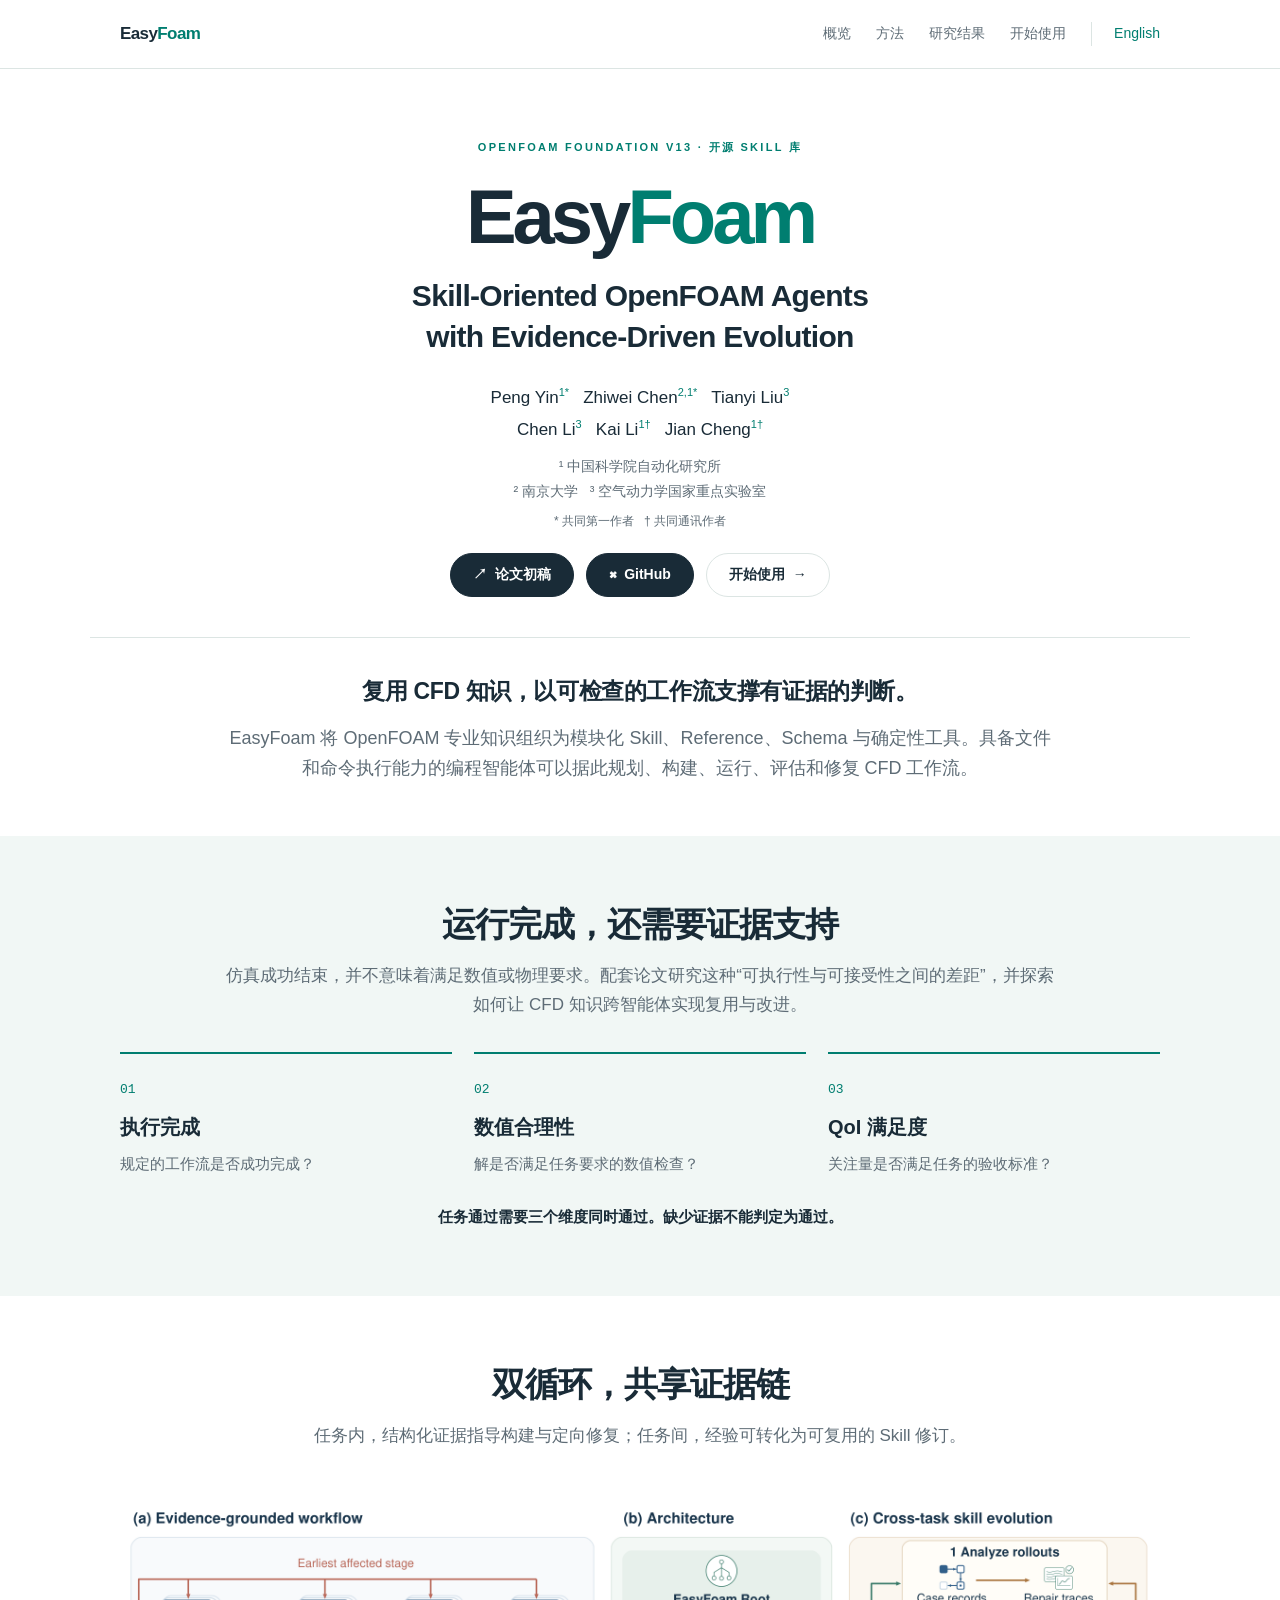
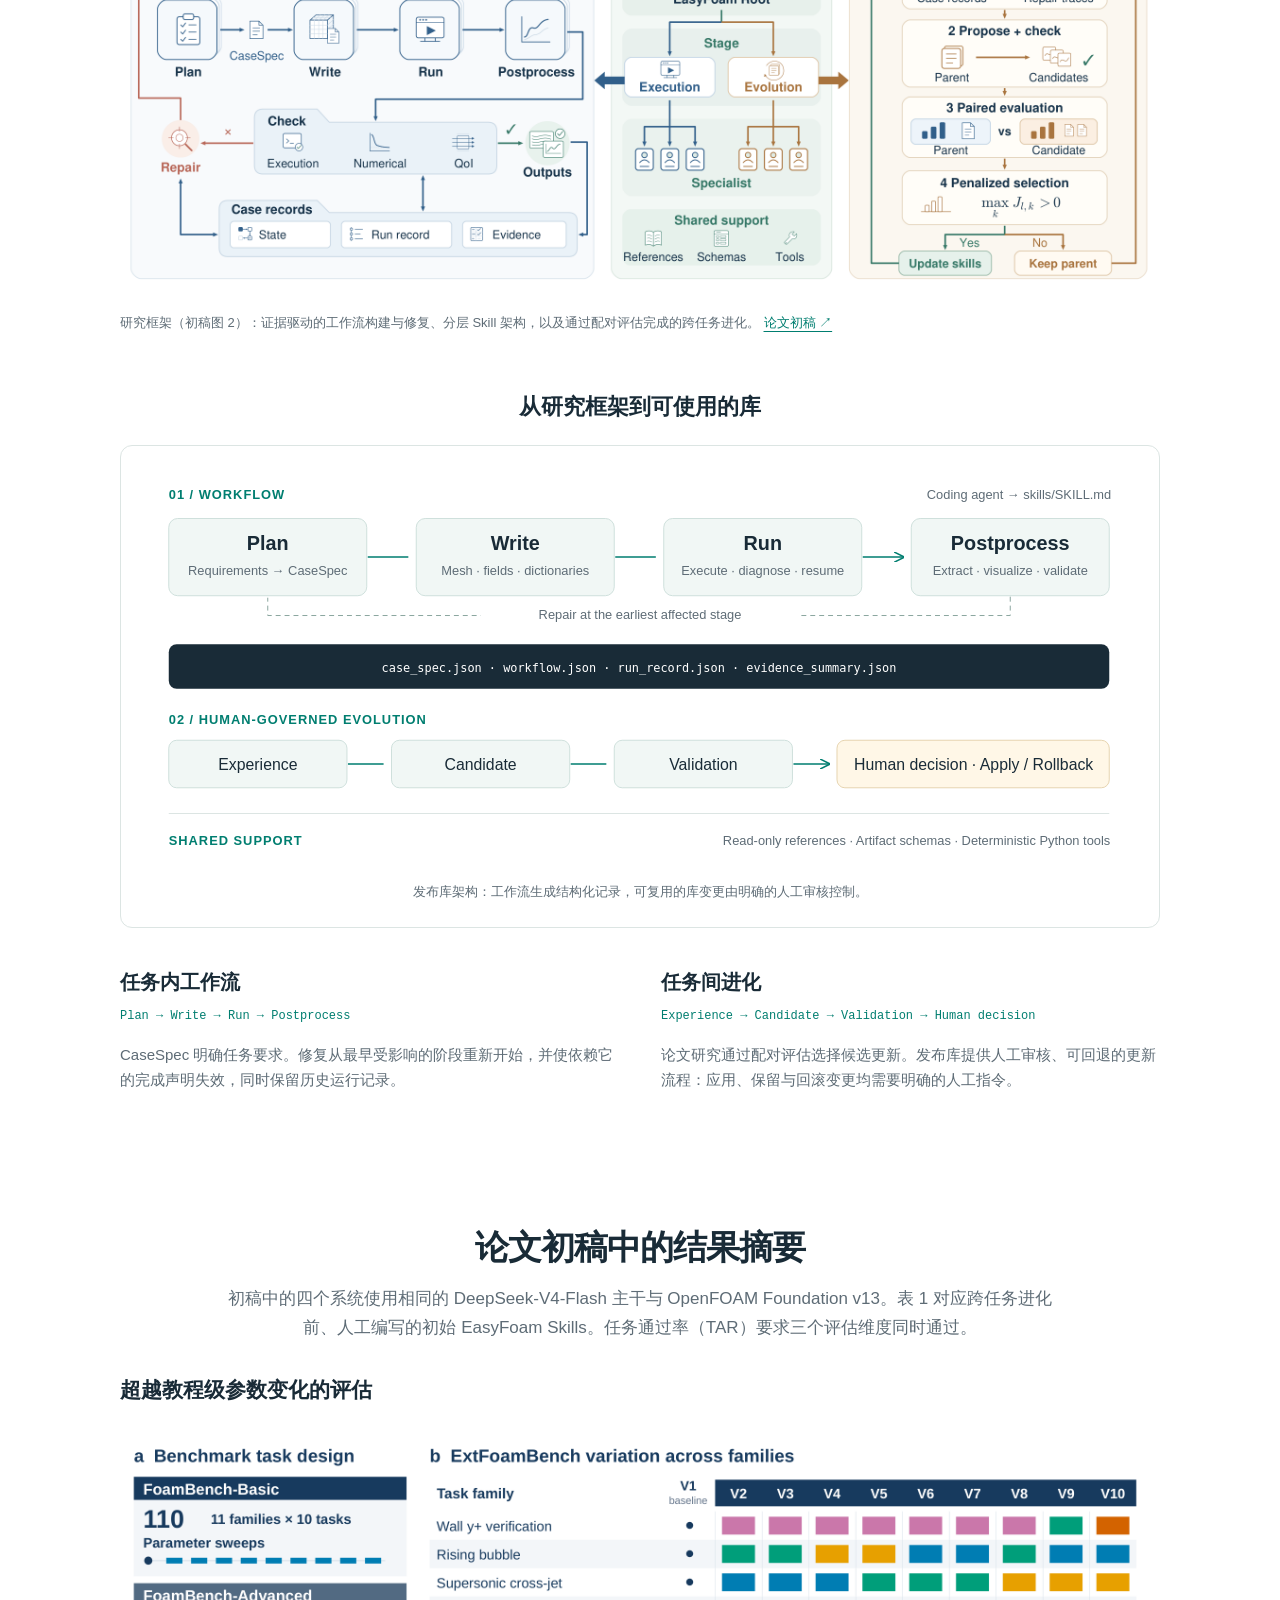
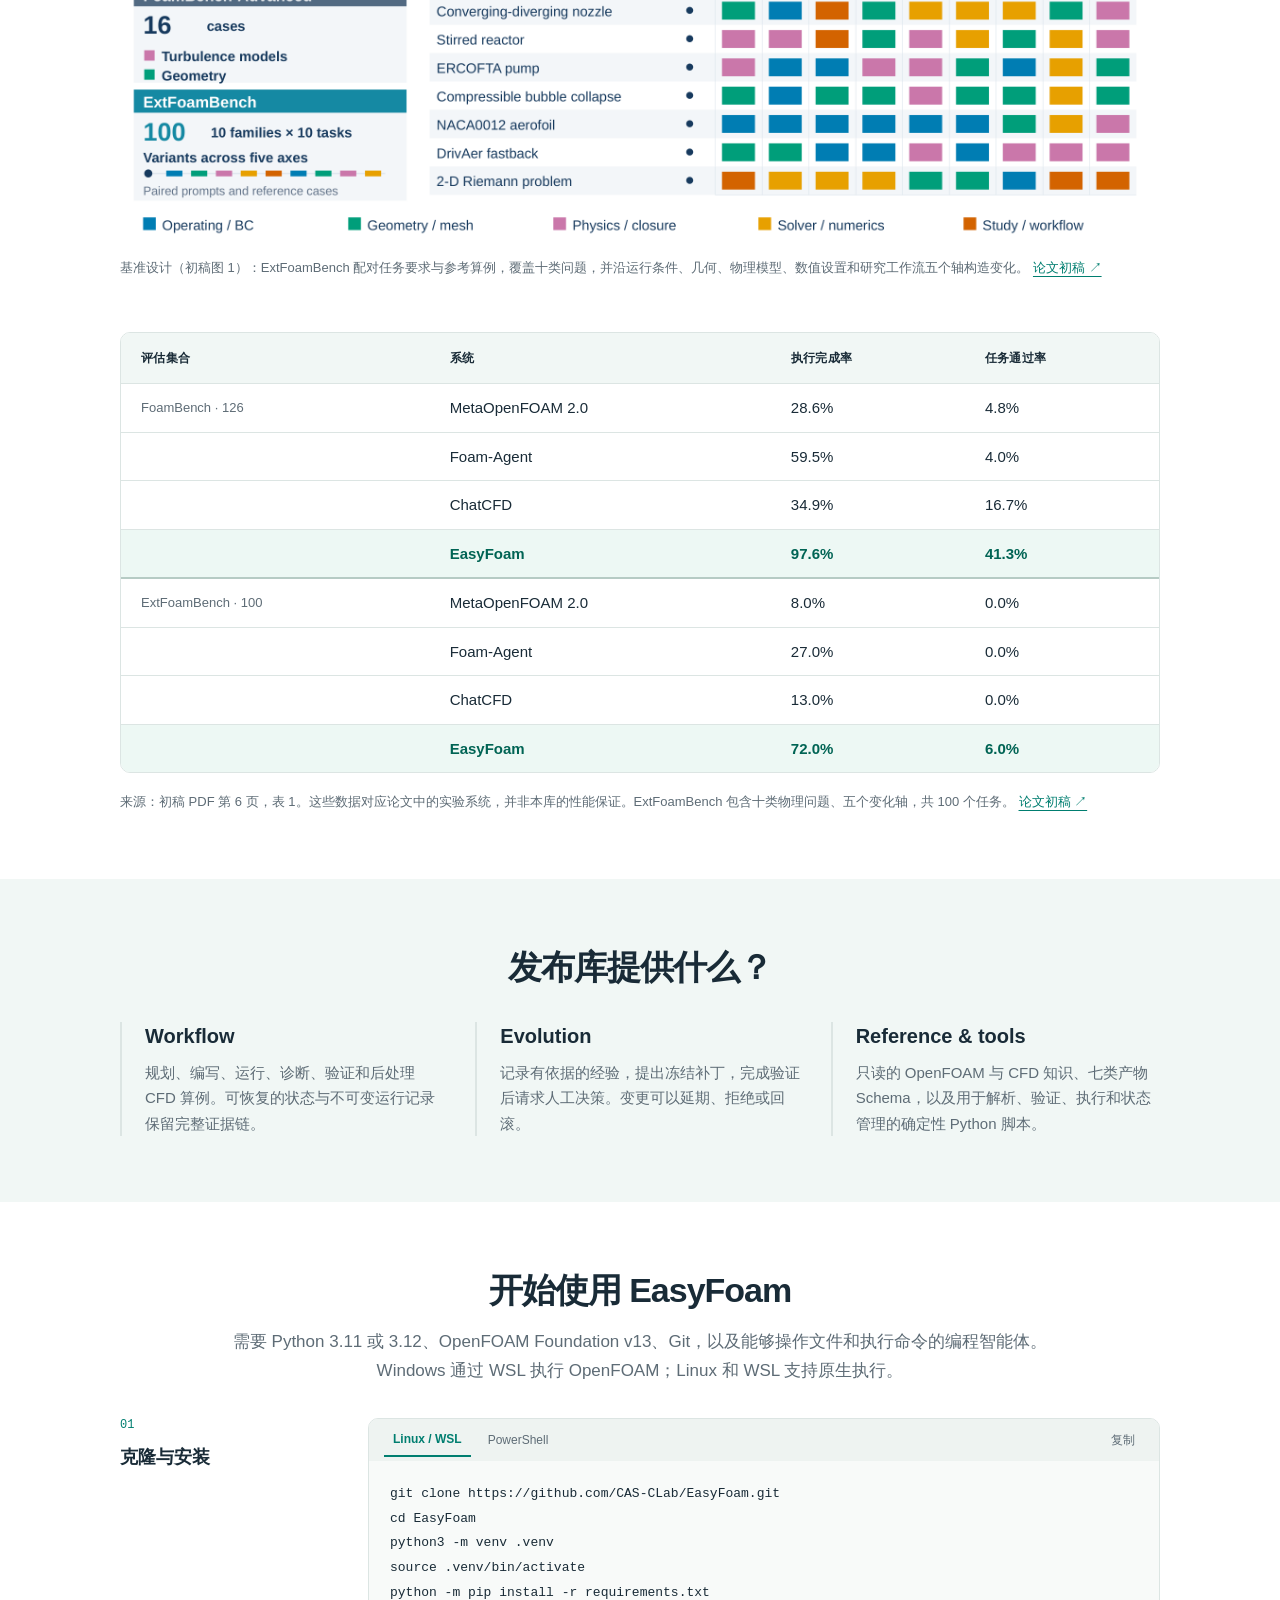
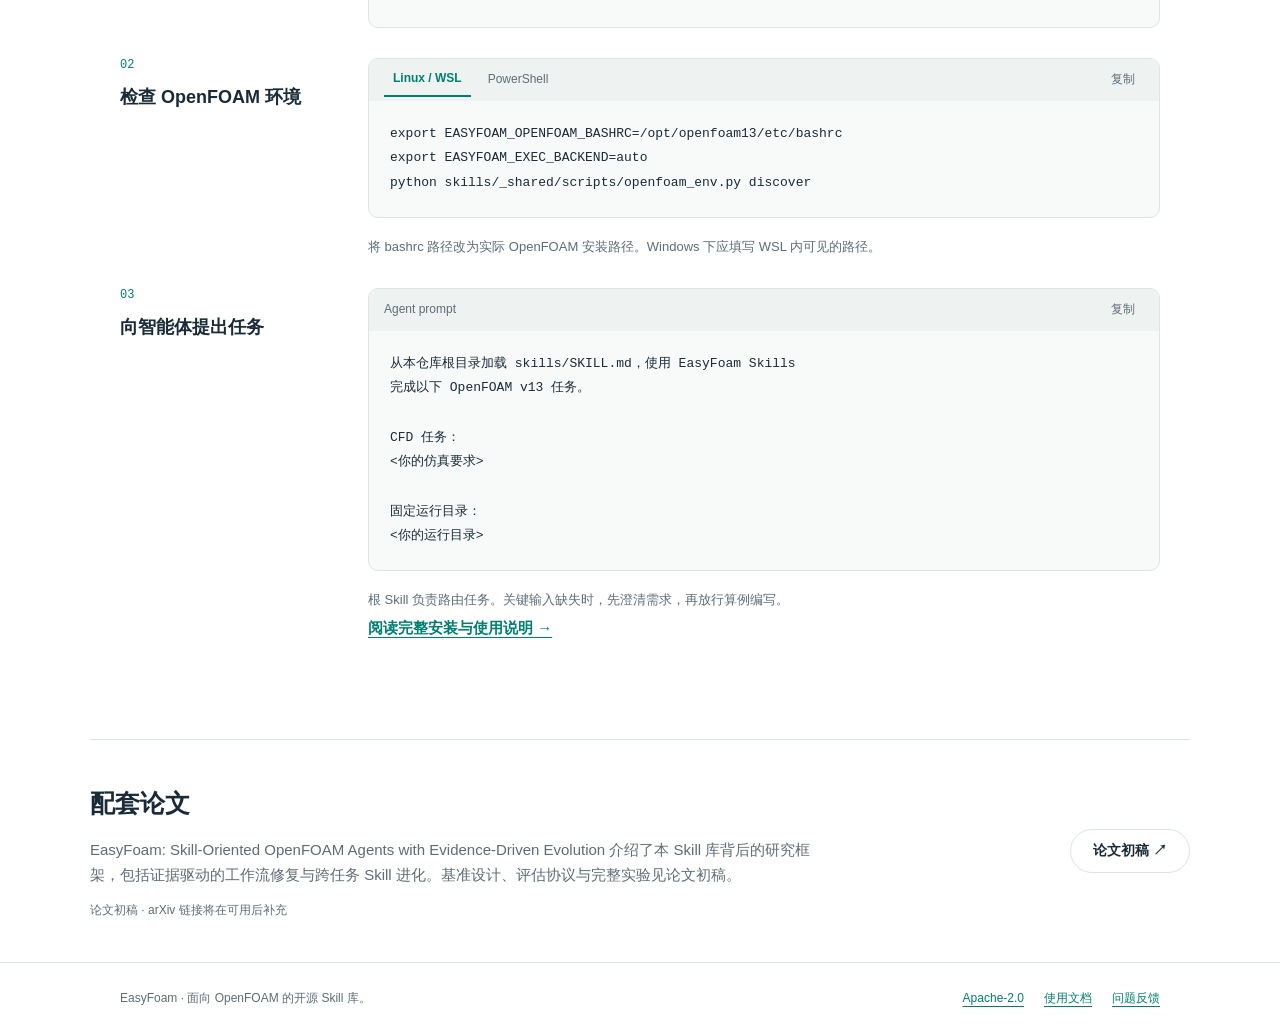
==== docs/index_zh.html @ 3af03f8d "Add EasyFoam project" ====
<!doctype html>
<html lang="zh-CN" data-copied="已复制" data-copyfail="请选中代码后手动复制">
<head><meta charset="utf-8"><meta name="viewport" content="width=device-width,initial-scale=1"><title>EasyFoam — Skill-Oriented OpenFOAM Agents</title><meta name="description" content="EasyFoam 将 OpenFOAM 专业知识组织为模块化 Skill、Reference、Schema 与确定性工具。具备文件和命令执行能力的编程智能体可以据此规划、构建、运行、评估和修复 CFD 工作流。"><meta name="theme-color" content="#007e70"><link rel="icon" type="image/svg+xml" href="./static/favicon.svg"><meta property="og:title" content="EasyFoam"><meta property="og:description" content="复用 CFD 知识，以可检查的工作流支撑有证据的判断。"><meta property="og:type" content="website"><link rel="stylesheet" href="./static/style.css"><script src="./static/site.js" defer></script></head>
<body><a class="skip" href="#content">跳转到正文</a>
<nav class="nav" aria-label="主导航"><div class="wrap nav-inner"><a class="brand" href="#content">Easy<span>Foam</span></a><div class="nav-links"><a class="optional" href="#overview">概览</a><a class="optional" href="#method">方法</a><a class="optional" href="#results">研究结果</a><a href="#quick-start">开始使用</a><a class="language" href="./index.html" lang="en">English</a></div></div></nav>
<main id="content"><header class="hero wrap"><div class="eyebrow">OPENFOAM FOUNDATION V13 · 开源 SKILL 库</div><h1>Easy<span>Foam</span></h1><p class="subtitle">Skill-Oriented OpenFOAM Agents<br>with Evidence-Driven Evolution</p>
<div class="authors">Peng Yin<sup>1*</sup> &nbsp; Zhiwei Chen<sup>2,1*</sup> &nbsp; Tianyi Liu<sup>3</sup><br>Chen Li<sup>3</sup> &nbsp; Kai Li<sup>1†</sup> &nbsp; Jian Cheng<sup>1†</sup></div><div class="institutions">¹ 中国科学院自动化研究所<br>² 南京大学 &nbsp; ³ 空气动力学国家重点实验室</div><p class="authornote">* 共同第一作者 &nbsp; † 共同通讯作者</p>
<div class="actions"><a class="button" href="./EasyFoam-draft.pdf"><span aria-hidden="true">↗</span>论文初稿</a><a class="button" href="https://github.com/CAS-CLab/EasyFoam"><span aria-hidden="true">⌘</span>GitHub</a><a class="button light" href="#quick-start">开始使用<span aria-hidden="true">→</span></a></div>
<div class="intro"><h2>复用 CFD 知识，以可检查的工作流支撑有证据的判断。</h2><p>EasyFoam 将 OpenFOAM 专业知识组织为模块化 Skill、Reference、Schema 与确定性工具。具备文件和命令执行能力的编程智能体可以据此规划、构建、运行、评估和修复 CFD 工作流。</p></div></header>
<section class="section tint" id="overview"><div class="wrap"><div class="section-header"><h2>运行完成，还需要证据支持</h2><p>仿真成功结束，并不意味着满足数值或物理要求。配套论文研究这种“可执行性与可接受性之间的差距”，并探索如何让 CFD 知识跨智能体实现复用与改进。</p></div><div class="checks"><article class="check"><span class="number">01</span><h3>执行完成</h3><p>规定的工作流是否成功完成？</p></article><article class="check"><span class="number">02</span><h3>数值合理性</h3><p>解是否满足任务要求的数值检查？</p></article><article class="check"><span class="number">03</span><h3>QoI 满足度</h3><p>关注量是否满足任务的验收标准？</p></article></div><p class="criterion">任务通过需要三个维度同时通过。缺少证据不能判定为通过。</p></div></section>
<section class="section" id="method"><div class="wrap"><div class="section-header"><h2>双循环，共享证据链</h2><p>任务内，结构化证据指导构建与定向修复；任务间，经验可转化为可复用的 Skill 修订。</p></div><figure class="paper-figure"><div class="figure-scroll"><a href="./static/method-paper.png" aria-label="查看原尺寸图片"><img src="./static/method-paper.png" alt="论文框架：Plan、Write、Run 与 Postprocess 由执行、数值和 QoI 证据评估；Root–Stage–Specialist 架构连接候选提案、配对评估和带回归惩罚的选择。" width="2200" height="835"></a></div><figcaption>研究框架（初稿图 2）：证据驱动的工作流构建与修复、分层 Skill 架构，以及通过配对评估完成的跨任务进化。 <a href="./EasyFoam-draft.pdf#page=4">论文初稿 ↗</a></figcaption></figure><h3 class="subheading">从研究框架到可使用的库</h3><figure class="diagram"><div class="diagram-scroll"><img src="./static/architecture.svg" alt="发布库架构：工作流生成结构化记录，可复用的库变更由明确的人工审核控制。" width="1000" height="395"></div><figcaption>发布库架构：工作流生成结构化记录，可复用的库变更由明确的人工审核控制。</figcaption></figure><div class="method-columns"><article class="method-column"><h3>任务内工作流</h3><div class="flow">Plan → Write → Run → Postprocess</div><p>CaseSpec 明确任务要求。修复从最早受影响的阶段重新开始，并使依赖它的完成声明失效，同时保留历史运行记录。</p></article><article class="method-column"><h3>任务间进化</h3><div class="flow">Experience → Candidate → Validation → Human decision</div><p>论文研究通过配对评估选择候选更新。发布库提供人工审核、可回退的更新流程：应用、保留与回滚变更均需要明确的人工指令。</p></article></div></div></section>
<section class="section" id="results"><div class="wrap"><div class="section-header"><h2>论文初稿中的结果摘要</h2><p>初稿中的四个系统使用相同的 DeepSeek-V4-Flash 主干与 OpenFOAM Foundation v13。表 1 对应跨任务进化前、人工编写的初始 EasyFoam Skills。任务通过率（TAR）要求三个评估维度同时通过。</p></div><div class="benchmark-intro"><h3>超越教程级参数变化的评估</h3><figure class="paper-figure benchmark"><div class="figure-scroll"><a href="./static/benchmark-design.png" aria-label="查看原尺寸图片"><img src="./static/benchmark-design.png" alt="FoamBench Basic 包含 110 个任务，Advanced 包含 16 个任务；ExtFoamBench 包含十类物理问题、五个变化轴，共 100 个任务。" width="2200" height="856" loading="lazy"></a></div><figcaption>基准设计（初稿图 1）：ExtFoamBench 配对任务要求与参考算例，覆盖十类问题，并沿运行条件、几何、物理模型、数值设置和研究工作流五个轴构造变化。 <a href="./EasyFoam-draft.pdf#page=3">论文初稿 ↗</a></figcaption></figure></div><div class="table-wrap"><table><caption class="sr-only">论文初稿中的结果摘要</caption><thead><tr><th scope="col">评估集合</th><th scope="col">系统</th><th scope="col">执行完成率</th><th scope="col">任务通过率</th></tr></thead><tbody><tr><td class="track">FoamBench · 126</td><th scope="row">MetaOpenFOAM 2.0</th><td>28.6%</td><td>4.8%</td></tr><tr><td class="track"></td><th scope="row">Foam-Agent</th><td>59.5%</td><td>4.0%</td></tr><tr><td class="track"></td><th scope="row">ChatCFD</th><td>34.9%</td><td>16.7%</td></tr><tr class="ours"><td class="track"></td><th scope="row">EasyFoam</th><td>97.6%</td><td>41.3%</td></tr><tr><td class="track">ExtFoamBench · 100</td><th scope="row">MetaOpenFOAM 2.0</th><td>8.0%</td><td>0.0%</td></tr><tr><td class="track"></td><th scope="row">Foam-Agent</th><td>27.0%</td><td>0.0%</td></tr><tr><td class="track"></td><th scope="row">ChatCFD</th><td>13.0%</td><td>0.0%</td></tr><tr class="ours"><td class="track"></td><th scope="row">EasyFoam</th><td>72.0%</td><td>6.0%</td></tr></tbody></table></div><p class="note">来源：初稿 PDF 第 6 页，表 1。这些数据对应论文中的实验系统，并非本库的性能保证。ExtFoamBench 包含十类物理问题、五个变化轴，共 100 个任务。 <a href="./EasyFoam-draft.pdf#page=6">论文初稿 ↗</a></p></div></section>
<section class="section tint" id="library"><div class="wrap"><div class="section-header"><h2>发布库提供什么？</h2></div><div class="modules"><article class="module"><h3>Workflow</h3><p>规划、编写、运行、诊断、验证和后处理 CFD 算例。可恢复的状态与不可变运行记录保留完整证据链。</p></article><article class="module"><h3>Evolution</h3><p>记录有依据的经验，提出冻结补丁，完成验证后请求人工决策。变更可以延期、拒绝或回滚。</p></article><article class="module"><h3>Reference & tools</h3><p>只读的 OpenFOAM 与 CFD 知识、七类产物 Schema，以及用于解析、验证、执行和状态管理的确定性 Python 脚本。</p></article></div></div></section>
<section class="section" id="quick-start"><div class="wrap"><div class="section-header"><h2>开始使用 EasyFoam</h2><p>需要 Python 3.11 或 3.12、OpenFOAM Foundation v13、Git，以及能够操作文件和执行命令的编程智能体。Windows 通过 WSL 执行 OpenFOAM；Linux 和 WSL 支持原生执行。</p></div>
<div class="setup"><div class="step-label"><span>01</span>克隆与安装</div><div><div class="code-panel"><div class="code-toolbar"><div class="tabs" role="tablist" aria-label="克隆与安装"><button class="tab" role="tab" id="tab-1-linux" aria-controls="code-1-linux" aria-selected="true" tabindex="0">Linux / WSL</button><button class="tab" role="tab" id="tab-1-windows" aria-controls="code-1-windows" aria-selected="false" tabindex="-1">PowerShell</button></div><button class="copy" data-label="复制" aria-live="polite">复制</button></div><pre role="tabpanel" id="code-1-linux" aria-labelledby="tab-1-linux" tabindex="0" ><code>git clone https://github.com/CAS-CLab/EasyFoam.git
cd EasyFoam
python3 -m venv .venv
source .venv/bin/activate
python -m pip install -r requirements.txt</code></pre><pre role="tabpanel" id="code-1-windows" aria-labelledby="tab-1-windows" tabindex="0" hidden><code>git clone https://github.com/CAS-CLab/EasyFoam.git
Set-Location EasyFoam
python -m venv .venv
.\.venv\Scripts\Activate.ps1
python -m pip install -r requirements.txt</code></pre></div></div></div>
<div class="setup"><div class="step-label"><span>02</span>检查 OpenFOAM 环境</div><div><div class="code-panel"><div class="code-toolbar"><div class="tabs" role="tablist" aria-label="检查 OpenFOAM 环境"><button class="tab" role="tab" id="tab-2-linux" aria-controls="code-2-linux" aria-selected="true" tabindex="0">Linux / WSL</button><button class="tab" role="tab" id="tab-2-windows" aria-controls="code-2-windows" aria-selected="false" tabindex="-1">PowerShell</button></div><button class="copy" data-label="复制" aria-live="polite">复制</button></div><pre role="tabpanel" id="code-2-linux" aria-labelledby="tab-2-linux" tabindex="0" ><code>export EASYFOAM_OPENFOAM_BASHRC=/opt/openfoam13/etc/bashrc
export EASYFOAM_EXEC_BACKEND=auto
python skills/_shared/scripts/openfoam_env.py discover</code></pre><pre role="tabpanel" id="code-2-windows" aria-labelledby="tab-2-windows" tabindex="0" hidden><code>$env:EASYFOAM_OPENFOAM_BASHRC = &quot;/opt/openfoam13/etc/bashrc&quot;
$env:EASYFOAM_EXEC_BACKEND = &quot;auto&quot;
python skills/_shared/scripts/openfoam_env.py discover</code></pre></div><p class="note">将 bashrc 路径改为实际 OpenFOAM 安装路径。Windows 下应填写 WSL 内可见的路径。</p></div></div>
<div class="setup"><div class="step-label"><span>03</span>向智能体提出任务</div><div><div class="code-panel"><div class="code-toolbar"><span>Agent prompt</span><button class="copy" data-label="复制" aria-live="polite">复制</button></div><pre><code>从本仓库根目录加载 skills/SKILL.md，使用 EasyFoam Skills
完成以下 OpenFOAM v13 任务。

CFD 任务：
&lt;你的仿真要求&gt;

固定运行目录：
&lt;你的运行目录&gt;</code></pre></div><p class="note">根 Skill 负责路由任务。关键输入缺失时，先澄清需求，再放行算例编写。</p><a class="read-link" href="https://github.com/CAS-CLab/EasyFoam/blob/main/README_zh.md">阅读完整安装与使用说明 →</a></div></div></div></section>
<section class="wrap paper-box" id="paper"><div><h2>配套论文</h2><p>EasyFoam: Skill-Oriented OpenFOAM Agents with Evidence-Driven Evolution 介绍了本 Skill 库背后的研究框架，包括证据驱动的工作流修复与跨任务 Skill 进化。基准设计、评估协议与完整实验见论文初稿。</p><p class="status">论文初稿 · arXiv 链接将在可用后补充</p></div><a class="button light" href="./EasyFoam-draft.pdf">论文初稿 ↗</a></section></main>
<footer><div class="wrap footer-inner"><span>EasyFoam · 面向 OpenFOAM 的开源 Skill 库。</span><div class="footer-links"><a href="https://github.com/CAS-CLab/EasyFoam/blob/main/LICENSE">Apache-2.0</a><a href="https://github.com/CAS-CLab/EasyFoam/blob/main/README_zh.md">使用文档</a><a href="https://github.com/CAS-CLab/EasyFoam/issues">问题反馈</a></div></div></footer></body></html>
---- docs/static/style.css ----
:root{--ink:#192b37;--muted:#5e6c76;--green:#007e70;--soft:#f1f7f5;--line:#dce5e3;--paper:#fff;--mono:ui-monospace,SFMono-Regular,Consolas,monospace}
*{box-sizing:border-box}html{scroll-behavior:auto;scroll-padding-top:84px}body{margin:0;background:var(--paper);color:var(--ink);font:17px/1.7 -apple-system,BlinkMacSystemFont,'Segoe UI','Microsoft YaHei',sans-serif}a{color:var(--green);text-underline-offset:4px}a:hover{color:#00584e}button{font:inherit;cursor:pointer}a:focus-visible,button:focus-visible{outline:3px solid #dfab38;outline-offset:5px}.skip{position:absolute;top:-70px;left:10px;background:#fff;padding:10px;z-index:10}.skip:focus{top:10px}.wrap{max-width:1100px;margin:auto;padding:0 30px}.nav{border-bottom:1px solid var(--line);background:#fffffff5;position:sticky;top:0;z-index:5;backdrop-filter:blur(10px)}.nav-inner{min-height:68px;display:flex;align-items:center;justify-content:space-between;gap:20px}.brand{font-weight:750;letter-spacing:-.6px;color:var(--ink);text-decoration:none}.brand span{color:var(--green)}.nav-links{display:flex;gap:25px;align-items:center;font-size:14px}.nav-links a{text-decoration:none;color:var(--muted)}.nav-links .language{border-left:1px solid var(--line);padding-left:22px;color:var(--green)}.hero{text-align:center;padding:69px 0 52px}.eyebrow{font-size:11px;font-weight:750;letter-spacing:2.3px;color:var(--green)}h1{font-size:76px;line-height:1.12;letter-spacing:-4px;margin:17px 0 16px;font-weight:780}h1 span{color:var(--green)}.subtitle{font-size:30px;line-height:1.38;letter-spacing:-.7px;font-weight:550;margin:0 auto 24px}.authors{font-size:17px;margin:18px auto 8px;line-height:1.9}.authors sup{font-size:11px;color:var(--green)}.institutions{font-size:14px;line-height:1.8;color:var(--muted)}.authornote{font-size:12px;margin:6px 0 22px;color:var(--muted)}.actions{display:flex;gap:12px;justify-content:center;flex-wrap:wrap}.button{display:inline-flex;align-items:center;gap:8px;border:1px solid var(--ink);border-radius:30px;padding:9px 22px;background:var(--ink);color:#fff;font-size:14px;font-weight:650;text-decoration:none;transition:transform .15s}.button:hover{color:#fff;background:var(--green);border-color:var(--green);transform:translateY(-2px)}.button.light{background:#fff;color:var(--ink);border-color:var(--line)}.intro{border-top:1px solid var(--line);padding-top:34px;margin-top:40px}.intro h2{font-size:23px;letter-spacing:-.4px;margin:0 0 12px}.intro p{max-width:830px;margin:0 auto;color:var(--muted);font-size:18px}.section{padding:66px 0}.section.tint{background:var(--soft)}.section-header{max-width:830px;margin:0 auto 32px;text-align:center}.section-header h2{font-size:34px;line-height:1.3;letter-spacing:-1px;margin:0 0 16px}.section-header p{color:var(--muted);margin:0}.checks{display:grid;grid-template-columns:repeat(3,1fr);gap:22px}.check{border-top:2px solid var(--green);padding:20px 0 0}.number{font:13px var(--mono);color:var(--green)}h3{font-size:20px;line-height:1.4;margin:10px 0}.check p,.module p,.method-column p{font-size:15px;color:var(--muted);margin:0}.criterion{text-align:center;font-size:15px;margin:28px 0 0;font-weight:600}.diagram{margin:0;border:1px solid var(--line);border-radius:12px;background:white;padding:24px}.diagram img{width:100%;display:block}.diagram figcaption{font-size:13px;text-align:center;color:var(--muted);margin:16px 0 0}.method-columns{display:grid;grid-template-columns:1fr 1fr;gap:42px;margin-top:30px}.flow{font:12px/1.8 var(--mono);color:var(--green);margin:10px 0 14px}.table-wrap{overflow-x:auto;border:1px solid var(--line);border-radius:10px}table{width:100%;border-collapse:collapse;font-size:15px;text-align:left}th{background:var(--soft);font-size:12px;letter-spacing:.3px;padding:15px 20px}td{padding:11px 20px;border-top:1px solid var(--line)}.ours{background:#edf8f4;font-weight:700;color:#006454}.track{color:var(--muted);font-size:13px}.note{font-size:13px;line-height:1.7;color:var(--muted);margin:18px 0 0}.modules{display:grid;grid-template-columns:repeat(3,1fr);gap:26px}.module{border-left:2px solid var(--line);padding:0 0 0 23px}.module h3{margin-top:0}.setup>div{min-width:0}.setup{display:grid;grid-template-columns:220px 1fr;gap:28px;margin:30px 0}.step-label{font-size:18px;font-weight:650}.step-label span{display:block;font:12px var(--mono);color:var(--green);margin-bottom:10px}.code-panel{border:1px solid var(--line);border-radius:10px;overflow:hidden;background:#f8faf9}.code-toolbar{min-height:42px;background:#eef3f1;display:flex;justify-content:space-between;align-items:center;padding:0 15px;gap:10px;font-size:12px;color:var(--muted)}.tabs{display:flex;gap:8px}.tab,.copy{border:0;background:transparent;color:var(--muted);padding:6px 9px;font-size:12px}.tab[aria-selected=true]{color:var(--green);font-weight:750;border-bottom:2px solid var(--green)}pre{margin:0;padding:21px;overflow-x:auto;font:13px/1.9 var(--mono);tab-size:2;color:var(--ink)}[hidden]{display:none!important}.read-link{display:inline-block;font-size:15px;font-weight:650;margin-top:4px}.paper-box{display:grid;grid-template-columns:1fr auto;gap:40px;align-items:center;border-top:1px solid var(--line);padding:42px 0}.paper-box h2{font-size:25px;margin:0 0 12px}.paper-box p{font-size:15px;color:var(--muted);max-width:750px;margin:0}.paper-box .status{font-size:12px;margin-top:12px}footer{border-top:1px solid var(--line);padding:25px 0;color:var(--muted);font-size:12px}.footer-inner{display:flex;gap:20px;justify-content:space-between;flex-wrap:wrap}.footer-links{display:flex;gap:20px}
@media(max-width:760px){.wrap{padding:0 20px}.nav-inner{min-height:62px}.nav-links{gap:13px}.nav-links .optional{display:none}.nav-links .language{padding-left:12px}.hero{padding:44px 0 35px}h1{font-size:59px;letter-spacing:-3px}.subtitle{font-size:22px}.authors{font-size:14px}.institutions{font-size:12px}.eyebrow{font-size:9px;letter-spacing:1.3px}.intro h2{font-size:20px}.intro p{font-size:16px}.section{padding:45px 0}.section-header h2{font-size:28px}.checks,.modules,.method-columns{grid-template-columns:1fr;gap:25px}.diagram{padding:12px}.diagram-scroll{overflow-x:auto}.diagram img{min-width:640px}.setup{grid-template-columns:1fr;gap:12px}.step-label span{display:inline;margin-right:10px}.paper-box{grid-template-columns:1fr;gap:22px}td,th{padding:11px 12px;white-space:nowrap}.button{padding:9px 18px}.flow{font-size:11px}}
@media(prefers-reduced-motion:reduce){html{scroll-behavior:auto}.button{transition:none}}

.sr-only{position:absolute;width:1px;height:1px;padding:0;margin:-1px;overflow:hidden;clip:rect(0,0,0,0);white-space:nowrap;border:0}
tbody th{border-top:1px solid var(--line);padding:11px 20px;background:transparent;font-size:15px;font-weight:inherit;letter-spacing:0}
tbody tr:nth-child(5) td,tbody tr:nth-child(5) th{border-top:2px solid #b6cbc4}
.paper-figure{margin:0 0 28px;padding:18px 0;background:white}.paper-figure img{display:block;width:100%;height:auto}.paper-figure a{display:block}.paper-figure figcaption a{display:inline}.paper-figure figcaption{font-size:13px;line-height:1.7;color:var(--muted);margin-top:18px}.subheading{text-align:center;font-size:22px;margin:40px 0 22px}.benchmark-intro{margin:30px 0 35px}.benchmark-intro>h3{font-size:21px;margin-bottom:12px}.benchmark{margin-bottom:0}.figure-scroll{overflow-x:auto}.paper-figure .figure-scroll>a:focus-visible{outline-offset:-4px}
@media(max-width:760px){tbody th{padding:11px 12px}.paper-figure{padding:10px 0}.paper-figure img{min-width:700px}.paper-figure .figure-scroll{border:1px solid var(--line);border-radius:7px}.paper-figure figcaption{font-size:12px}.subheading{font-size:20px;margin-top:28px}.benchmark-intro>h3{font-size:19px}}
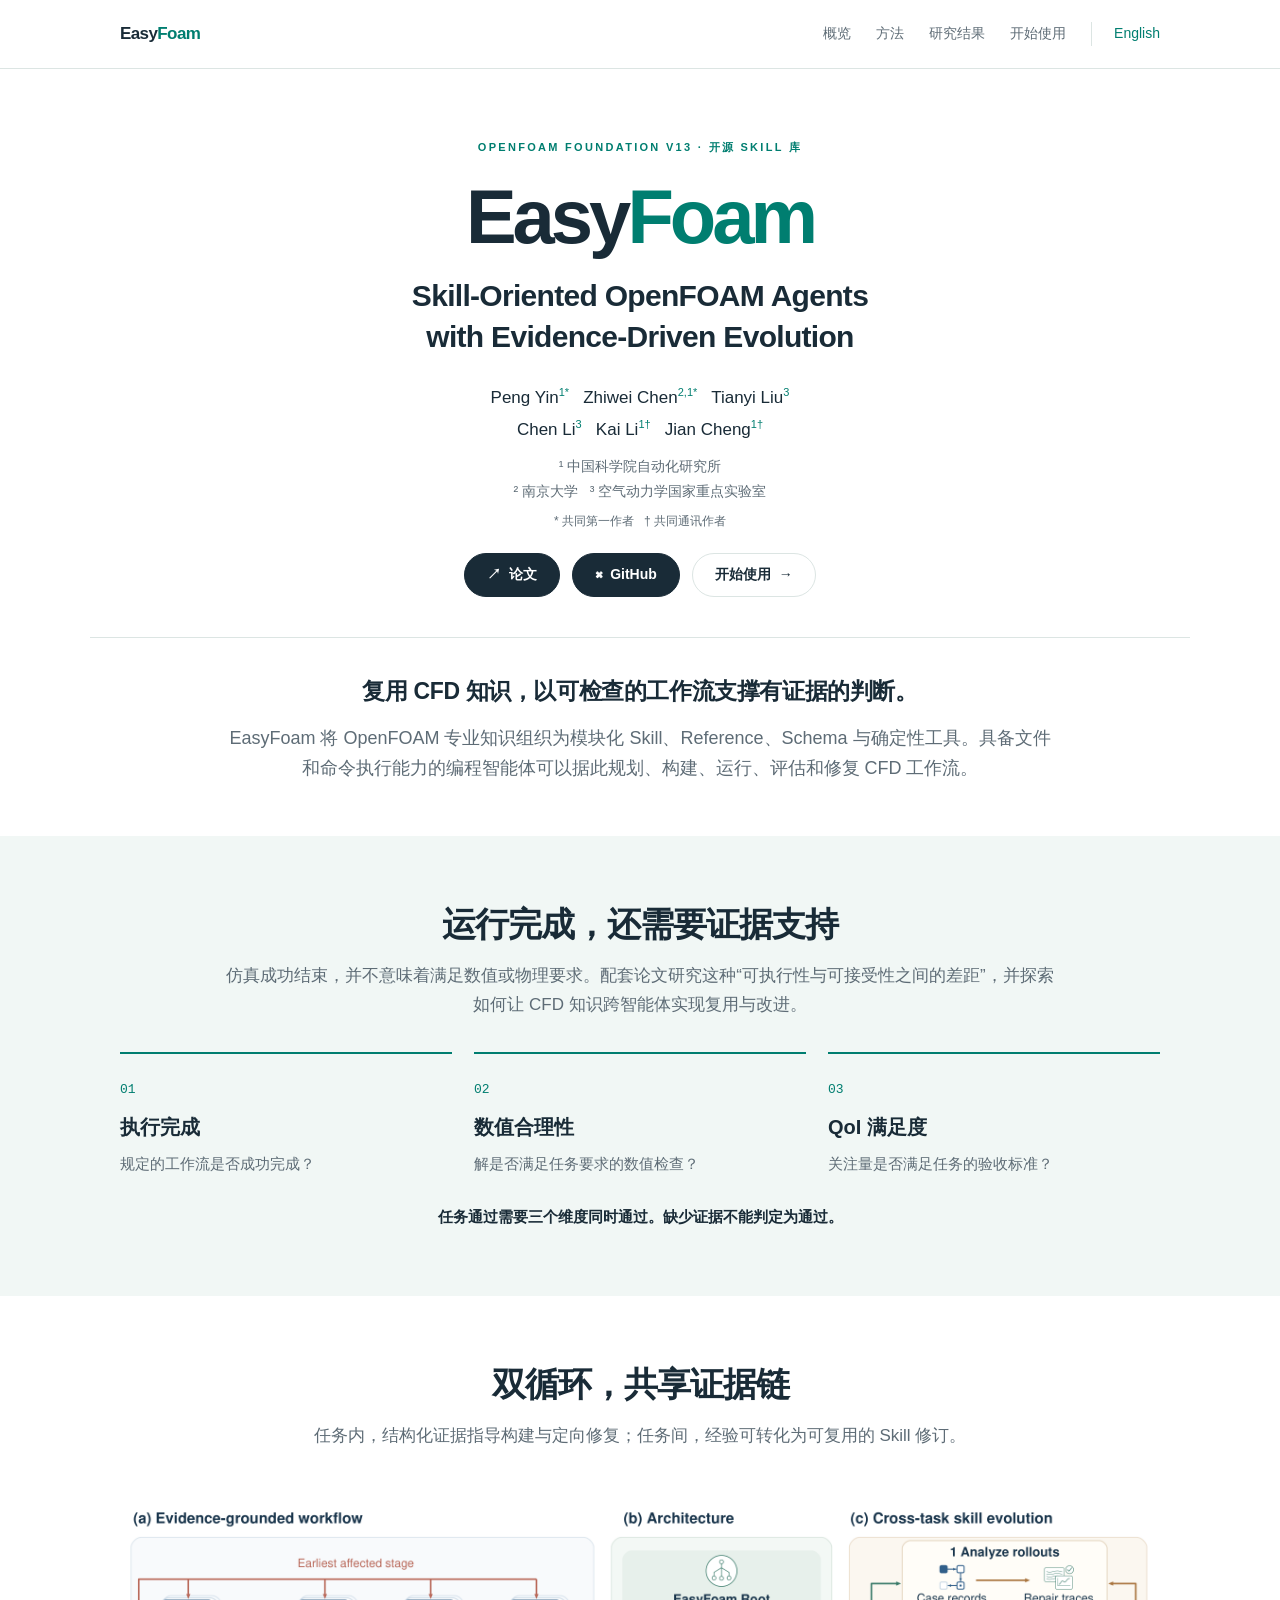
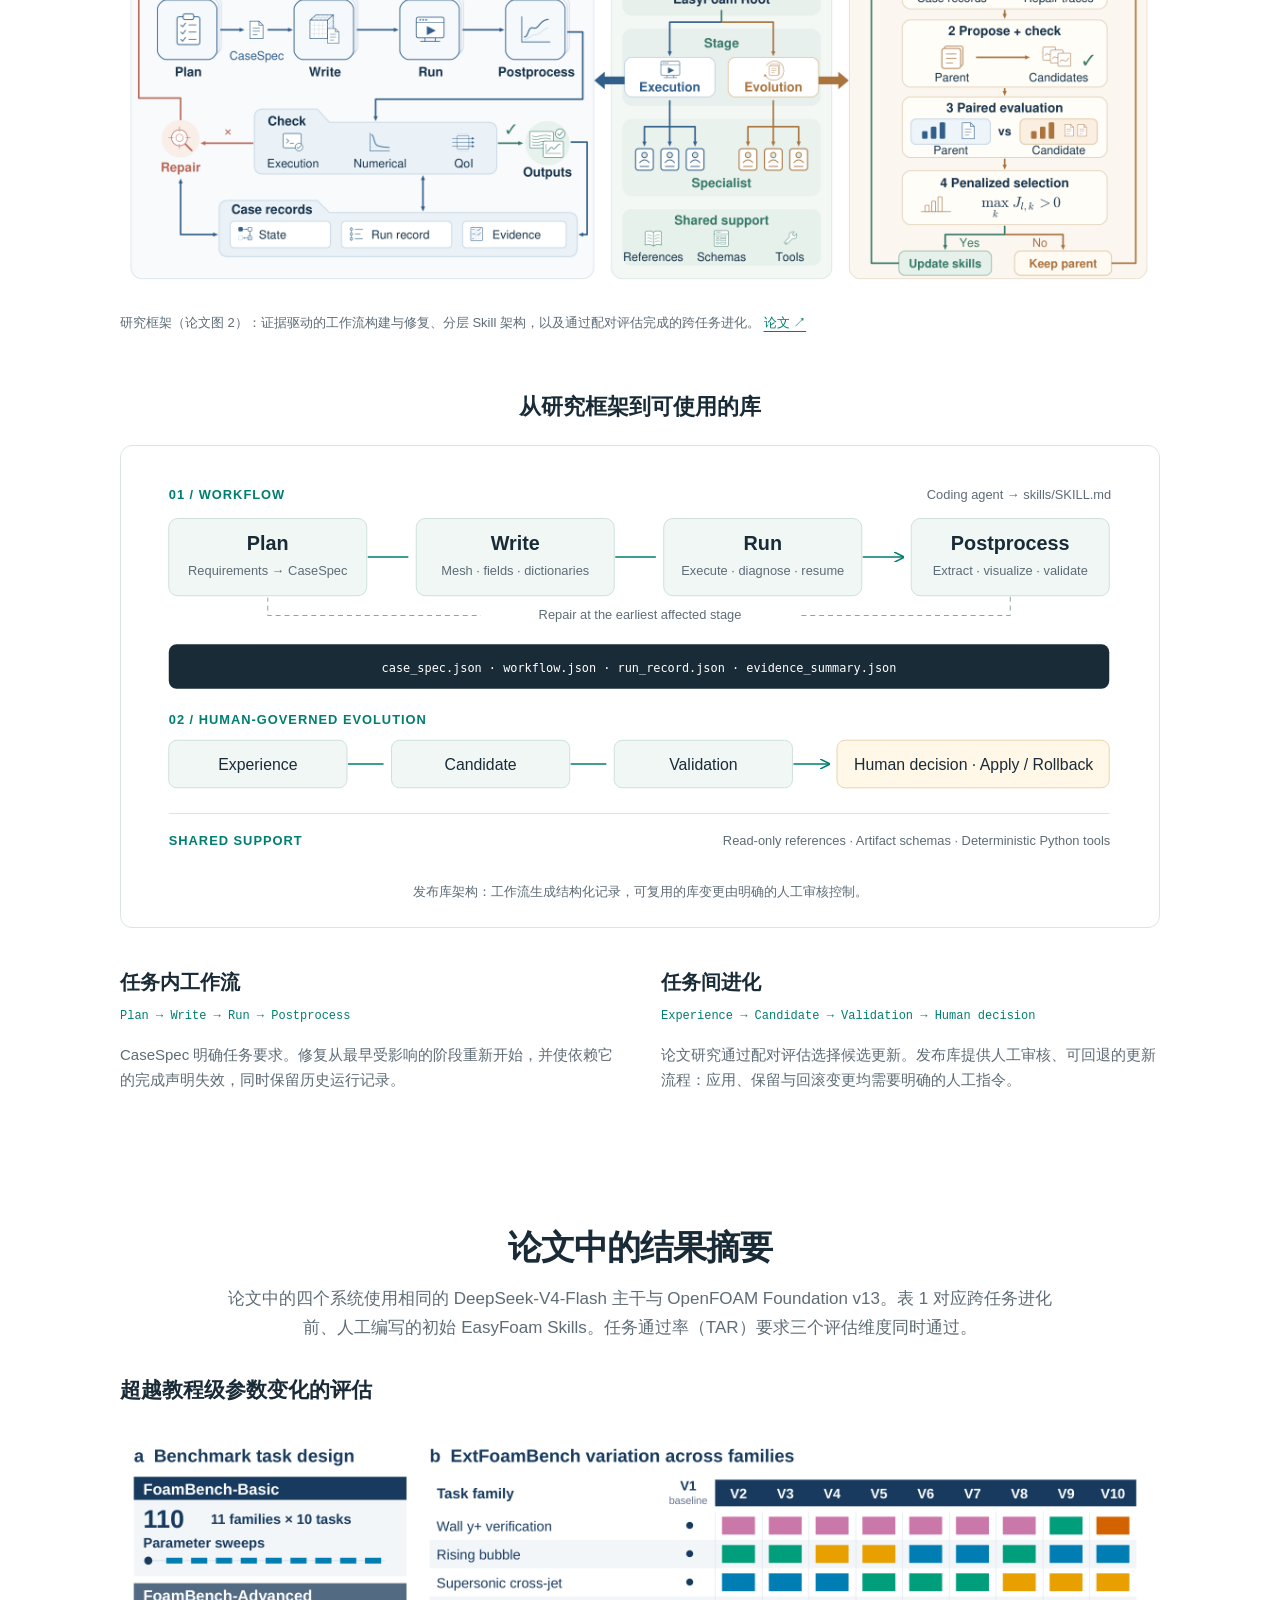
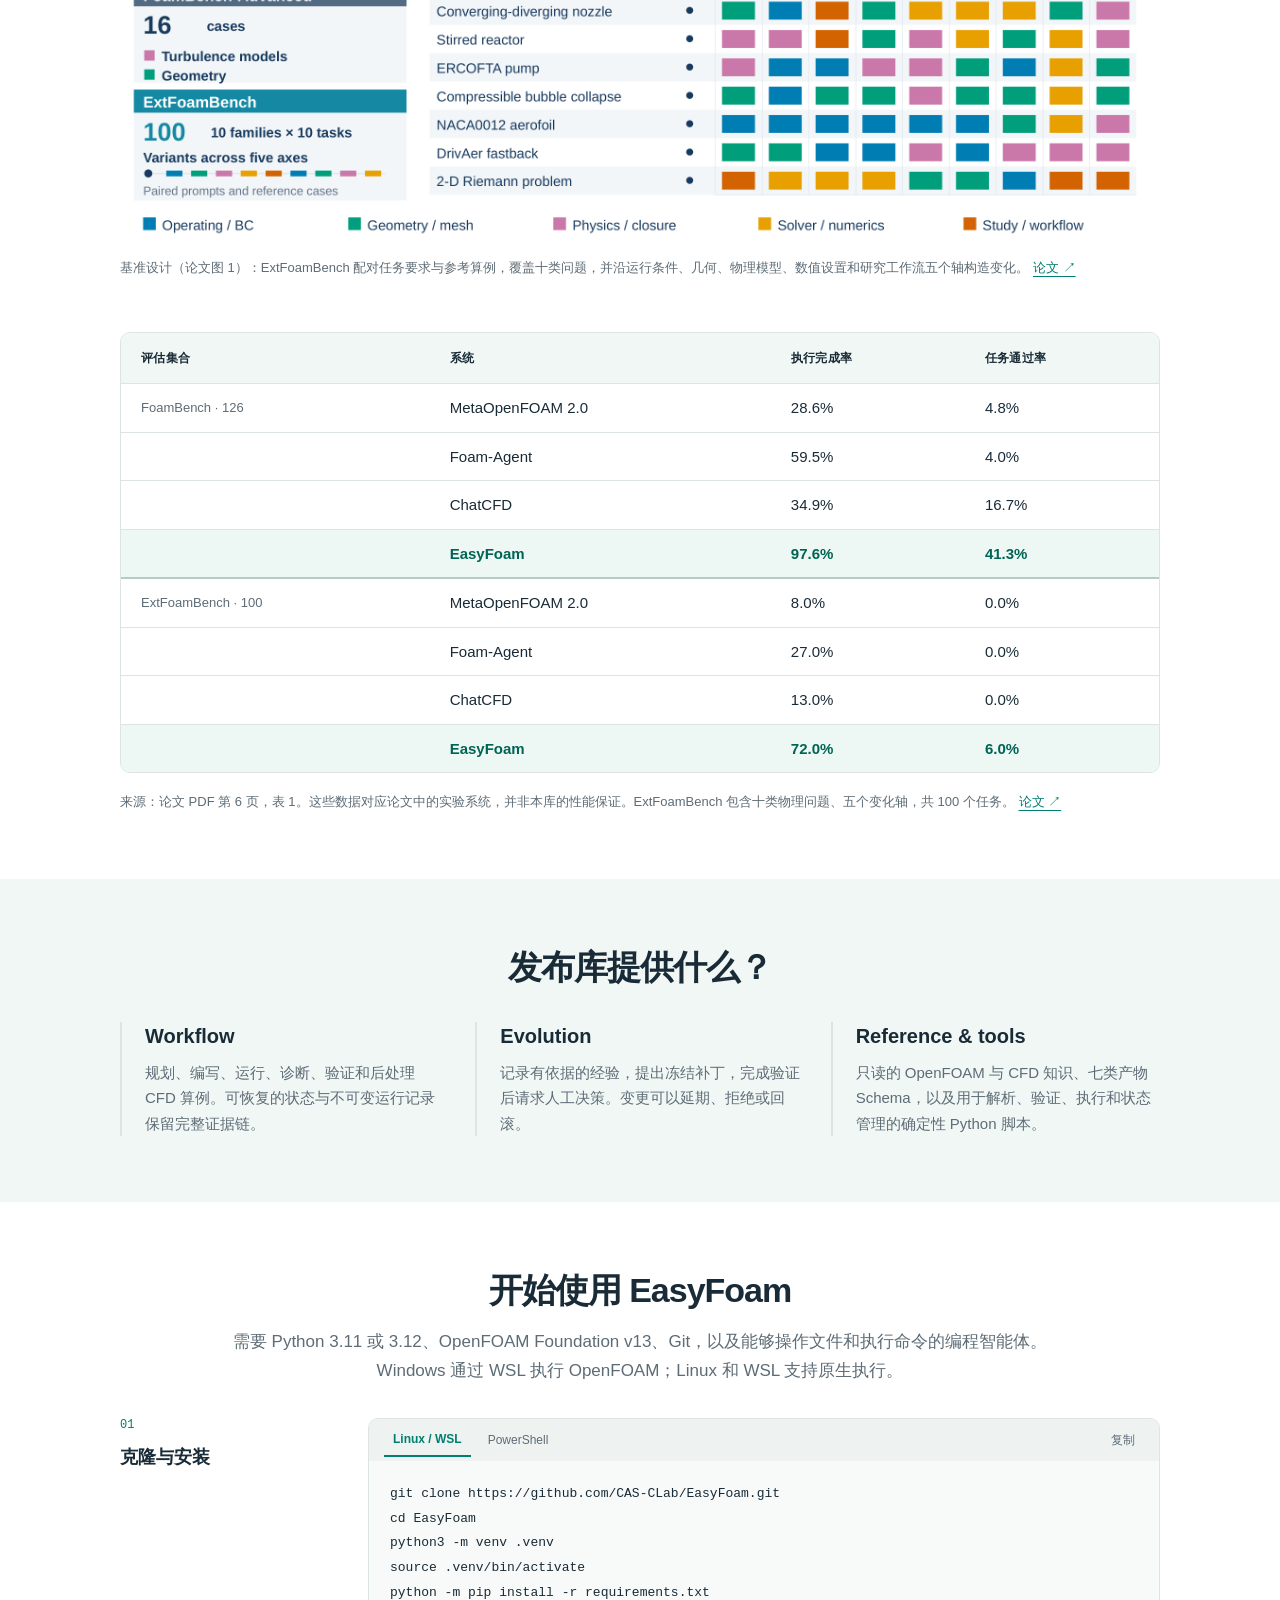
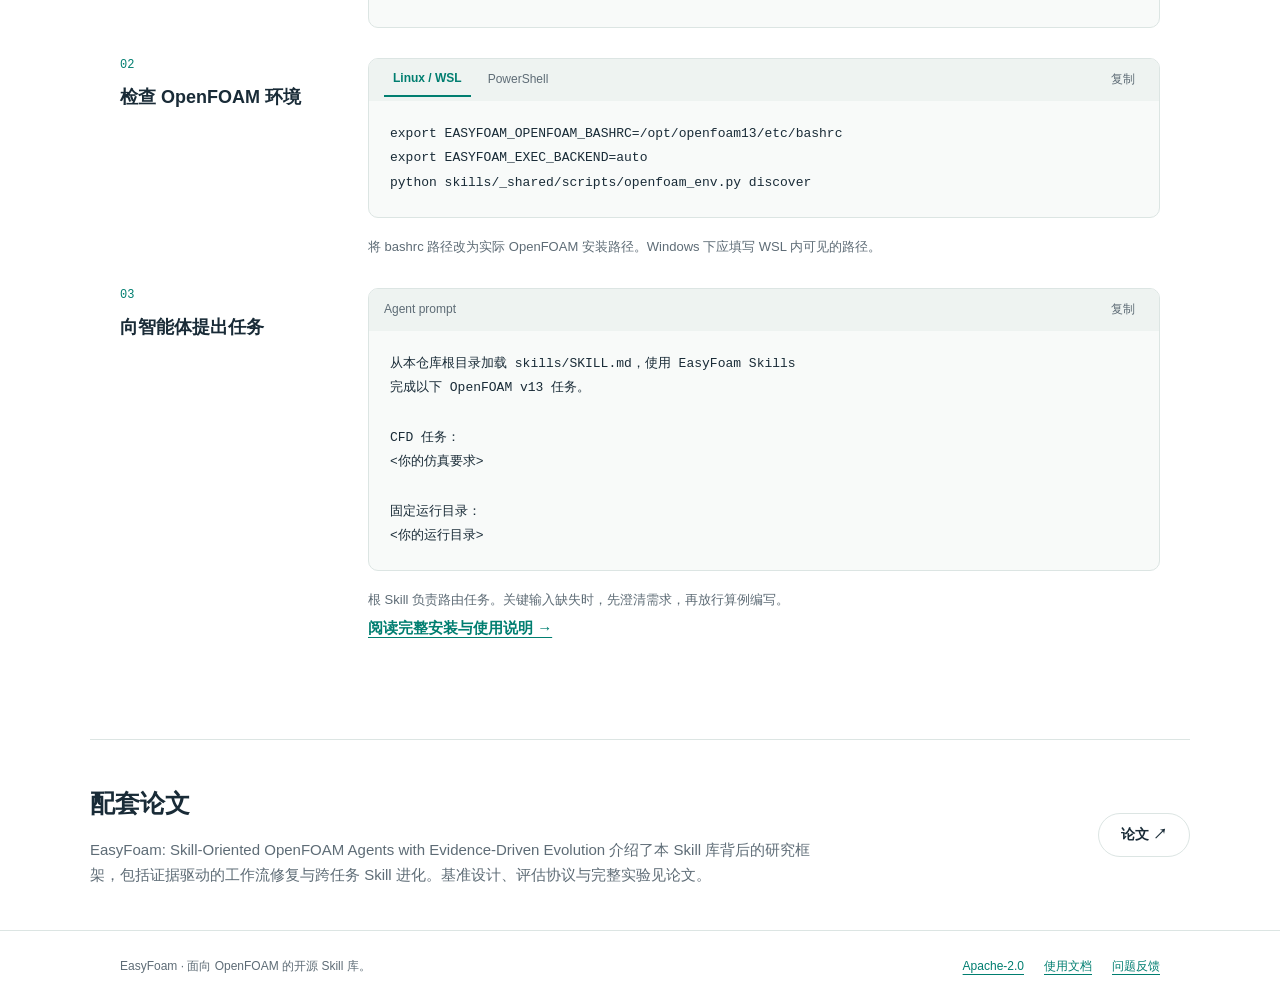
==== commit 970d9af8: "Fix publication wording, setup guidance, and image validation" ====
--- a/docs/index_zh.html
+++ b/docs/index_zh.html
@@ -1,15 +1,15 @@
 <!doctype html>
 <html lang="zh-CN" data-copied="已复制" data-copyfail="请选中代码后手动复制">
-<head><meta charset="utf-8"><meta name="viewport" content="width=device-width,initial-scale=1"><title>EasyFoam — Skill-Oriented OpenFOAM Agents</title><meta name="description" content="EasyFoam 将 OpenFOAM 专业知识组织为模块化 Skill、Reference、Schema 与确定性工具。具备文件和命令执行能力的编程智能体可以据此规划、构建、运行、评估和修复 CFD 工作流。"><meta name="theme-color" content="#007e70"><link rel="icon" type="image/svg+xml" href="./static/favicon.svg"><meta property="og:title" content="EasyFoam"><meta property="og:description" content="复用 CFD 知识，以可检查的工作流支撑有证据的判断。"><meta property="og:type" content="website"><link rel="stylesheet" href="./static/style.css"><script src="./static/site.js" defer></script></head>
+<head><meta charset="utf-8"><meta name="viewport" content="width=device-width,initial-scale=1"><title>EasyFoam — Skill-Oriented OpenFOAM Agents</title><meta name="description" content="EasyFoam 将 OpenFOAM 专业知识组织为模块化 Skill、Reference、Schema 与确定性工具。具备文件和命令执行能力的编程智能体可以据此规划、构建、运行、评估和修复 CFD 工作流。"><meta name="theme-color" content="#007e70"><link rel="icon" type="image/svg+xml" href="./static/favicon.svg"><meta property="og:title" content="EasyFoam"><meta property="og:description" content="复用 CFD 知识，以可检查的工作流支撑有证据的判断。"><meta property="og:type" content="website"><link rel="canonical" href="https://cas-clab.github.io/EasyFoam/index_zh.html"><link rel="alternate" hreflang="en" href="https://cas-clab.github.io/EasyFoam/"><link rel="alternate" hreflang="zh-CN" href="https://cas-clab.github.io/EasyFoam/index_zh.html"><link rel="alternate" hreflang="x-default" href="https://cas-clab.github.io/EasyFoam/"><meta property="og:url" content="https://cas-clab.github.io/EasyFoam/index_zh.html"><meta property="og:image" content="https://cas-clab.github.io/EasyFoam/static/method-paper.png"><meta property="og:image:alt" content="EasyFoam 研究框架"><link rel="stylesheet" href="./static/style.css"><script src="./static/site.js" defer></script></head>
 <body><a class="skip" href="#content">跳转到正文</a>
 <nav class="nav" aria-label="主导航"><div class="wrap nav-inner"><a class="brand" href="#content">Easy<span>Foam</span></a><div class="nav-links"><a class="optional" href="#overview">概览</a><a class="optional" href="#method">方法</a><a class="optional" href="#results">研究结果</a><a href="#quick-start">开始使用</a><a class="language" href="./index.html" lang="en">English</a></div></div></nav>
 <main id="content"><header class="hero wrap"><div class="eyebrow">OPENFOAM FOUNDATION V13 · 开源 SKILL 库</div><h1>Easy<span>Foam</span></h1><p class="subtitle">Skill-Oriented OpenFOAM Agents<br>with Evidence-Driven Evolution</p>
 <div class="authors">Peng Yin<sup>1*</sup> &nbsp; Zhiwei Chen<sup>2,1*</sup> &nbsp; Tianyi Liu<sup>3</sup><br>Chen Li<sup>3</sup> &nbsp; Kai Li<sup>1†</sup> &nbsp; Jian Cheng<sup>1†</sup></div><div class="institutions">¹ 中国科学院自动化研究所<br>² 南京大学 &nbsp; ³ 空气动力学国家重点实验室</div><p class="authornote">* 共同第一作者 &nbsp; † 共同通讯作者</p>
-<div class="actions"><a class="button" href="./EasyFoam-draft.pdf"><span aria-hidden="true">↗</span>论文初稿</a><a class="button" href="https://github.com/CAS-CLab/EasyFoam"><span aria-hidden="true">⌘</span>GitHub</a><a class="button light" href="#quick-start">开始使用<span aria-hidden="true">→</span></a></div>
+<div class="actions"><a class="button" href="./EasyFoam.pdf"><span aria-hidden="true">↗</span>论文</a><a class="button" href="https://github.com/CAS-CLab/EasyFoam"><span aria-hidden="true">⌘</span>GitHub</a><a class="button light" href="#quick-start">开始使用<span aria-hidden="true">→</span></a></div>
 <div class="intro"><h2>复用 CFD 知识，以可检查的工作流支撑有证据的判断。</h2><p>EasyFoam 将 OpenFOAM 专业知识组织为模块化 Skill、Reference、Schema 与确定性工具。具备文件和命令执行能力的编程智能体可以据此规划、构建、运行、评估和修复 CFD 工作流。</p></div></header>
 <section class="section tint" id="overview"><div class="wrap"><div class="section-header"><h2>运行完成，还需要证据支持</h2><p>仿真成功结束，并不意味着满足数值或物理要求。配套论文研究这种“可执行性与可接受性之间的差距”，并探索如何让 CFD 知识跨智能体实现复用与改进。</p></div><div class="checks"><article class="check"><span class="number">01</span><h3>执行完成</h3><p>规定的工作流是否成功完成？</p></article><article class="check"><span class="number">02</span><h3>数值合理性</h3><p>解是否满足任务要求的数值检查？</p></article><article class="check"><span class="number">03</span><h3>QoI 满足度</h3><p>关注量是否满足任务的验收标准？</p></article></div><p class="criterion">任务通过需要三个维度同时通过。缺少证据不能判定为通过。</p></div></section>
-<section class="section" id="method"><div class="wrap"><div class="section-header"><h2>双循环，共享证据链</h2><p>任务内，结构化证据指导构建与定向修复；任务间，经验可转化为可复用的 Skill 修订。</p></div><figure class="paper-figure"><div class="figure-scroll"><a href="./static/method-paper.png" aria-label="查看原尺寸图片"><img src="./static/method-paper.png" alt="论文框架：Plan、Write、Run 与 Postprocess 由执行、数值和 QoI 证据评估；Root–Stage–Specialist 架构连接候选提案、配对评估和带回归惩罚的选择。" width="2200" height="835"></a></div><figcaption>研究框架（初稿图 2）：证据驱动的工作流构建与修复、分层 Skill 架构，以及通过配对评估完成的跨任务进化。 <a href="./EasyFoam-draft.pdf#page=4">论文初稿 ↗</a></figcaption></figure><h3 class="subheading">从研究框架到可使用的库</h3><figure class="diagram"><div class="diagram-scroll"><img src="./static/architecture.svg" alt="发布库架构：工作流生成结构化记录，可复用的库变更由明确的人工审核控制。" width="1000" height="395"></div><figcaption>发布库架构：工作流生成结构化记录，可复用的库变更由明确的人工审核控制。</figcaption></figure><div class="method-columns"><article class="method-column"><h3>任务内工作流</h3><div class="flow">Plan → Write → Run → Postprocess</div><p>CaseSpec 明确任务要求。修复从最早受影响的阶段重新开始，并使依赖它的完成声明失效，同时保留历史运行记录。</p></article><article class="method-column"><h3>任务间进化</h3><div class="flow">Experience → Candidate → Validation → Human decision</div><p>论文研究通过配对评估选择候选更新。发布库提供人工审核、可回退的更新流程：应用、保留与回滚变更均需要明确的人工指令。</p></article></div></div></section>
-<section class="section" id="results"><div class="wrap"><div class="section-header"><h2>论文初稿中的结果摘要</h2><p>初稿中的四个系统使用相同的 DeepSeek-V4-Flash 主干与 OpenFOAM Foundation v13。表 1 对应跨任务进化前、人工编写的初始 EasyFoam Skills。任务通过率（TAR）要求三个评估维度同时通过。</p></div><div class="benchmark-intro"><h3>超越教程级参数变化的评估</h3><figure class="paper-figure benchmark"><div class="figure-scroll"><a href="./static/benchmark-design.png" aria-label="查看原尺寸图片"><img src="./static/benchmark-design.png" alt="FoamBench Basic 包含 110 个任务，Advanced 包含 16 个任务；ExtFoamBench 包含十类物理问题、五个变化轴，共 100 个任务。" width="2200" height="856" loading="lazy"></a></div><figcaption>基准设计（初稿图 1）：ExtFoamBench 配对任务要求与参考算例，覆盖十类问题，并沿运行条件、几何、物理模型、数值设置和研究工作流五个轴构造变化。 <a href="./EasyFoam-draft.pdf#page=3">论文初稿 ↗</a></figcaption></figure></div><div class="table-wrap"><table><caption class="sr-only">论文初稿中的结果摘要</caption><thead><tr><th scope="col">评估集合</th><th scope="col">系统</th><th scope="col">执行完成率</th><th scope="col">任务通过率</th></tr></thead><tbody><tr><td class="track">FoamBench · 126</td><th scope="row">MetaOpenFOAM 2.0</th><td>28.6%</td><td>4.8%</td></tr><tr><td class="track"></td><th scope="row">Foam-Agent</th><td>59.5%</td><td>4.0%</td></tr><tr><td class="track"></td><th scope="row">ChatCFD</th><td>34.9%</td><td>16.7%</td></tr><tr class="ours"><td class="track"></td><th scope="row">EasyFoam</th><td>97.6%</td><td>41.3%</td></tr><tr><td class="track">ExtFoamBench · 100</td><th scope="row">MetaOpenFOAM 2.0</th><td>8.0%</td><td>0.0%</td></tr><tr><td class="track"></td><th scope="row">Foam-Agent</th><td>27.0%</td><td>0.0%</td></tr><tr><td class="track"></td><th scope="row">ChatCFD</th><td>13.0%</td><td>0.0%</td></tr><tr class="ours"><td class="track"></td><th scope="row">EasyFoam</th><td>72.0%</td><td>6.0%</td></tr></tbody></table></div><p class="note">来源：初稿 PDF 第 6 页，表 1。这些数据对应论文中的实验系统，并非本库的性能保证。ExtFoamBench 包含十类物理问题、五个变化轴，共 100 个任务。 <a href="./EasyFoam-draft.pdf#page=6">论文初稿 ↗</a></p></div></section>
+<section class="section" id="method"><div class="wrap"><div class="section-header"><h2>双循环，共享证据链</h2><p>任务内，结构化证据指导构建与定向修复；任务间，经验可转化为可复用的 Skill 修订。</p></div><figure class="paper-figure"><div class="figure-scroll"><a href="./static/method-paper.png" aria-label="查看原尺寸图片"><img src="./static/method-paper.png" alt="论文框架：Plan、Write、Run 与 Postprocess 由执行、数值和 QoI 证据评估；Root–Stage–Specialist 架构连接候选提案、配对评估和带回归惩罚的选择。" width="2200" height="832"></a></div><figcaption>研究框架（论文图 2）：证据驱动的工作流构建与修复、分层 Skill 架构，以及通过配对评估完成的跨任务进化。 <a href="./EasyFoam.pdf#page=4">论文 ↗</a></figcaption></figure><h3 class="subheading">从研究框架到可使用的库</h3><figure class="diagram"><div class="diagram-scroll"><img src="./static/architecture.svg" alt="发布库架构：工作流生成结构化记录，可复用的库变更由明确的人工审核控制。" width="1000" height="395"></div><figcaption>发布库架构：工作流生成结构化记录，可复用的库变更由明确的人工审核控制。</figcaption></figure><div class="method-columns"><article class="method-column"><h3>任务内工作流</h3><div class="flow">Plan → Write → Run → Postprocess</div><p>CaseSpec 明确任务要求。修复从最早受影响的阶段重新开始，并使依赖它的完成声明失效，同时保留历史运行记录。</p></article><article class="method-column"><h3>任务间进化</h3><div class="flow">Experience → Candidate → Validation → Human decision</div><p>论文研究通过配对评估选择候选更新。发布库提供人工审核、可回退的更新流程：应用、保留与回滚变更均需要明确的人工指令。</p></article></div></div></section>
+<section class="section" id="results"><div class="wrap"><div class="section-header"><h2>论文中的结果摘要</h2><p>论文中的四个系统使用相同的 DeepSeek-V4-Flash 主干与 OpenFOAM Foundation v13。表 1 对应跨任务进化前、人工编写的初始 EasyFoam Skills。任务通过率（TAR）要求三个评估维度同时通过。</p></div><div class="benchmark-intro"><h3>超越教程级参数变化的评估</h3><figure class="paper-figure benchmark"><div class="figure-scroll"><a href="./static/benchmark-design.png" aria-label="查看原尺寸图片"><img src="./static/benchmark-design.png" alt="FoamBench Basic 包含 110 个任务，Advanced 包含 16 个任务；ExtFoamBench 包含十类物理问题、五个变化轴，共 100 个任务。" width="2200" height="856" loading="lazy"></a></div><figcaption>基准设计（论文图 1）：ExtFoamBench 配对任务要求与参考算例，覆盖十类问题，并沿运行条件、几何、物理模型、数值设置和研究工作流五个轴构造变化。 <a href="./EasyFoam.pdf#page=3">论文 ↗</a></figcaption></figure></div><div class="table-wrap"><table><caption class="sr-only">论文中的结果摘要</caption><thead><tr><th scope="col">评估集合</th><th scope="col">系统</th><th scope="col">执行完成率</th><th scope="col">任务通过率</th></tr></thead><tbody><tr><td class="track">FoamBench · 126</td><th scope="row">MetaOpenFOAM 2.0</th><td>28.6%</td><td>4.8%</td></tr><tr><td class="track"></td><th scope="row">Foam-Agent</th><td>59.5%</td><td>4.0%</td></tr><tr><td class="track"></td><th scope="row">ChatCFD</th><td>34.9%</td><td>16.7%</td></tr><tr class="ours"><td class="track"></td><th scope="row">EasyFoam</th><td>97.6%</td><td>41.3%</td></tr><tr><td class="track">ExtFoamBench · 100</td><th scope="row">MetaOpenFOAM 2.0</th><td>8.0%</td><td>0.0%</td></tr><tr><td class="track"></td><th scope="row">Foam-Agent</th><td>27.0%</td><td>0.0%</td></tr><tr><td class="track"></td><th scope="row">ChatCFD</th><td>13.0%</td><td>0.0%</td></tr><tr class="ours"><td class="track"></td><th scope="row">EasyFoam</th><td>72.0%</td><td>6.0%</td></tr></tbody></table></div><p class="note">来源：论文 PDF 第 6 页，表 1。这些数据对应论文中的实验系统，并非本库的性能保证。ExtFoamBench 包含十类物理问题、五个变化轴，共 100 个任务。 <a href="./EasyFoam.pdf#page=6">论文 ↗</a></p></div></section>
 <section class="section tint" id="library"><div class="wrap"><div class="section-header"><h2>发布库提供什么？</h2></div><div class="modules"><article class="module"><h3>Workflow</h3><p>规划、编写、运行、诊断、验证和后处理 CFD 算例。可恢复的状态与不可变运行记录保留完整证据链。</p></article><article class="module"><h3>Evolution</h3><p>记录有依据的经验，提出冻结补丁，完成验证后请求人工决策。变更可以延期、拒绝或回滚。</p></article><article class="module"><h3>Reference & tools</h3><p>只读的 OpenFOAM 与 CFD 知识、七类产物 Schema，以及用于解析、验证、执行和状态管理的确定性 Python 脚本。</p></article></div></div></section>
 <section class="section" id="quick-start"><div class="wrap"><div class="section-header"><h2>开始使用 EasyFoam</h2><p>需要 Python 3.11 或 3.12、OpenFOAM Foundation v13、Git，以及能够操作文件和执行命令的编程智能体。Windows 通过 WSL 执行 OpenFOAM；Linux 和 WSL 支持原生执行。</p></div>
 <div class="setup"><div class="step-label"><span>01</span>克隆与安装</div><div><div class="code-panel"><div class="code-toolbar"><div class="tabs" role="tablist" aria-label="克隆与安装"><button class="tab" role="tab" id="tab-1-linux" aria-controls="code-1-linux" aria-selected="true" tabindex="0">Linux / WSL</button><button class="tab" role="tab" id="tab-1-windows" aria-controls="code-1-windows" aria-selected="false" tabindex="-1">PowerShell</button></div><button class="copy" data-label="复制" aria-live="polite">复制</button></div><pre role="tabpanel" id="code-1-linux" aria-labelledby="tab-1-linux" tabindex="0" ><code>git clone https://github.com/CAS-CLab/EasyFoam.git
@@ -34,5 +34,5 @@
 
 固定运行目录：
 &lt;你的运行目录&gt;</code></pre></div><p class="note">根 Skill 负责路由任务。关键输入缺失时，先澄清需求，再放行算例编写。</p><a class="read-link" href="https://github.com/CAS-CLab/EasyFoam/blob/main/README_zh.md">阅读完整安装与使用说明 →</a></div></div></div></section>
-<section class="wrap paper-box" id="paper"><div><h2>配套论文</h2><p>EasyFoam: Skill-Oriented OpenFOAM Agents with Evidence-Driven Evolution 介绍了本 Skill 库背后的研究框架，包括证据驱动的工作流修复与跨任务 Skill 进化。基准设计、评估协议与完整实验见论文初稿。</p><p class="status">论文初稿 · arXiv 链接将在可用后补充</p></div><a class="button light" href="./EasyFoam-draft.pdf">论文初稿 ↗</a></section></main>
+<section class="wrap paper-box" id="paper"><div><h2>配套论文</h2><p>EasyFoam: Skill-Oriented OpenFOAM Agents with Evidence-Driven Evolution 介绍了本 Skill 库背后的研究框架，包括证据驱动的工作流修复与跨任务 Skill 进化。基准设计、评估协议与完整实验见论文。</p></div><a class="button light" href="./EasyFoam.pdf">论文 ↗</a></section></main>
 <footer><div class="wrap footer-inner"><span>EasyFoam · 面向 OpenFOAM 的开源 Skill 库。</span><div class="footer-links"><a href="https://github.com/CAS-CLab/EasyFoam/blob/main/LICENSE">Apache-2.0</a><a href="https://github.com/CAS-CLab/EasyFoam/blob/main/README_zh.md">使用文档</a><a href="https://github.com/CAS-CLab/EasyFoam/issues">问题反馈</a></div></div></footer></body></html>
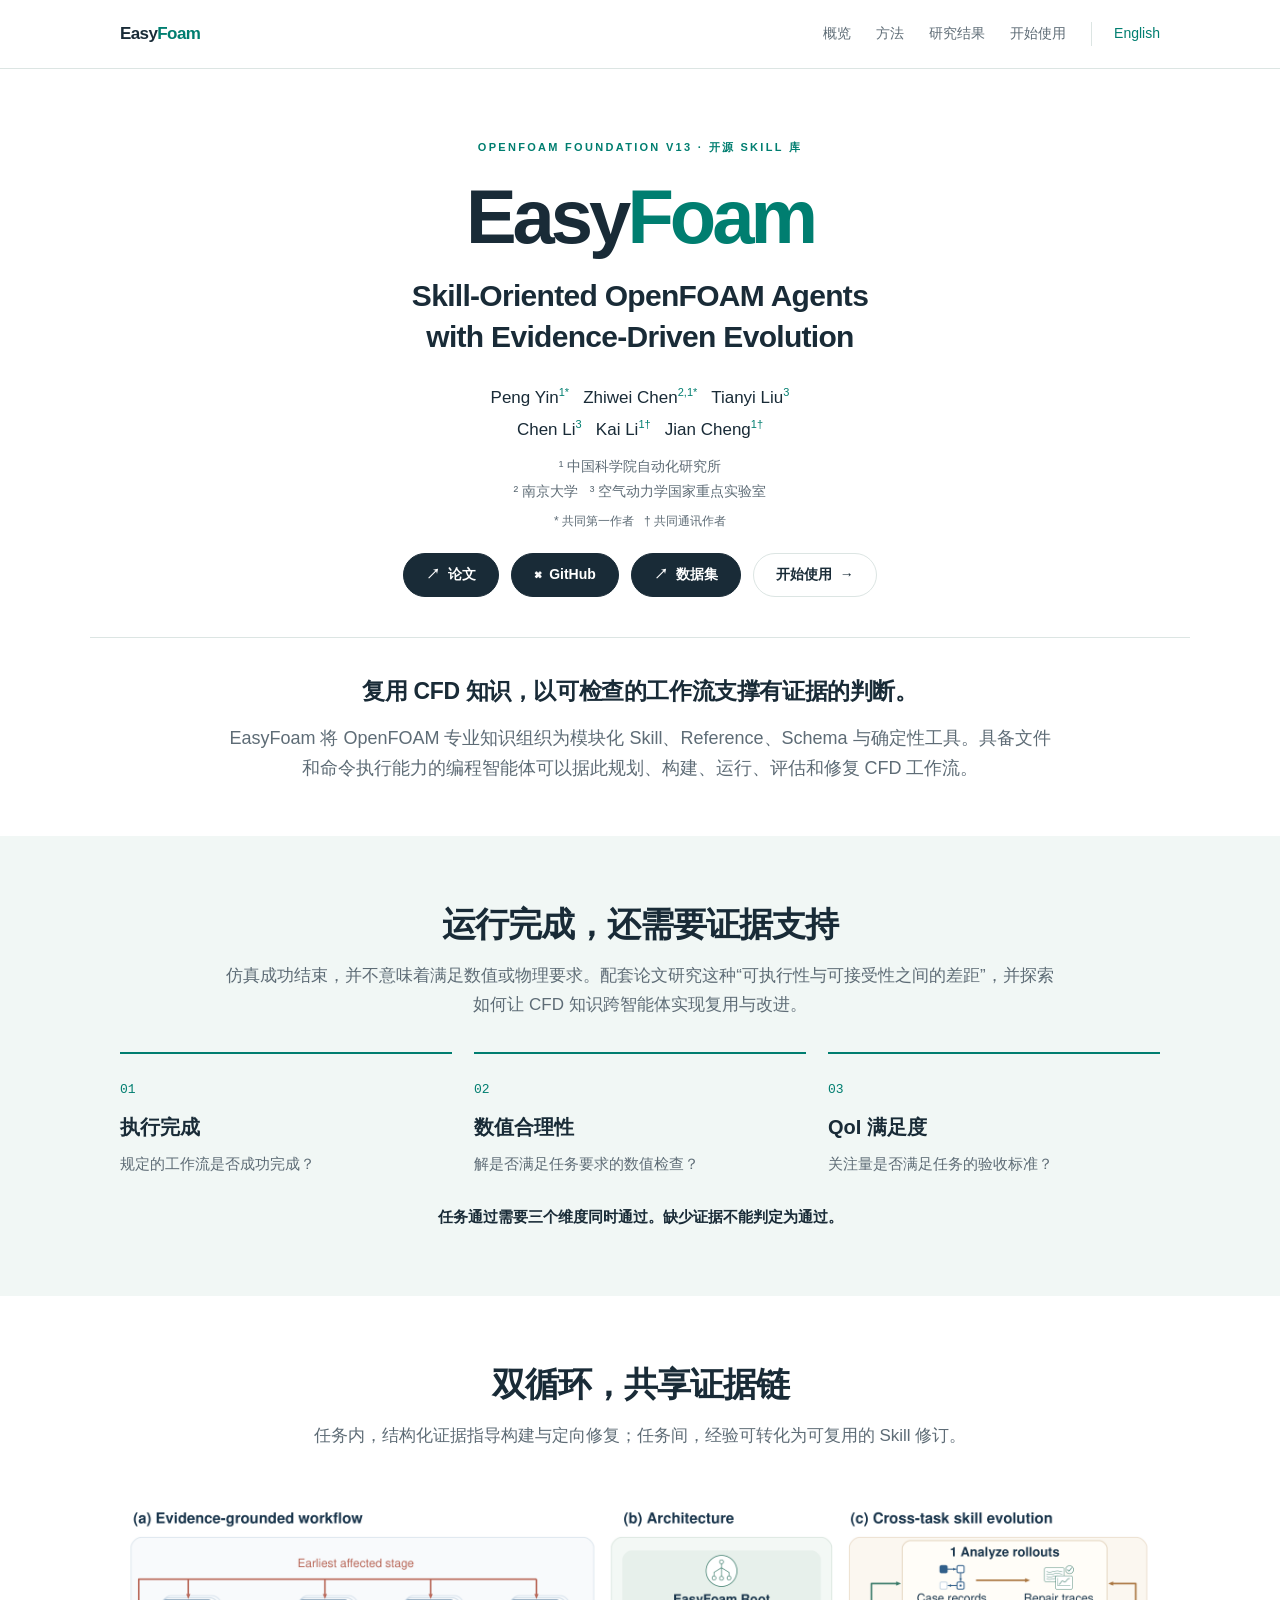
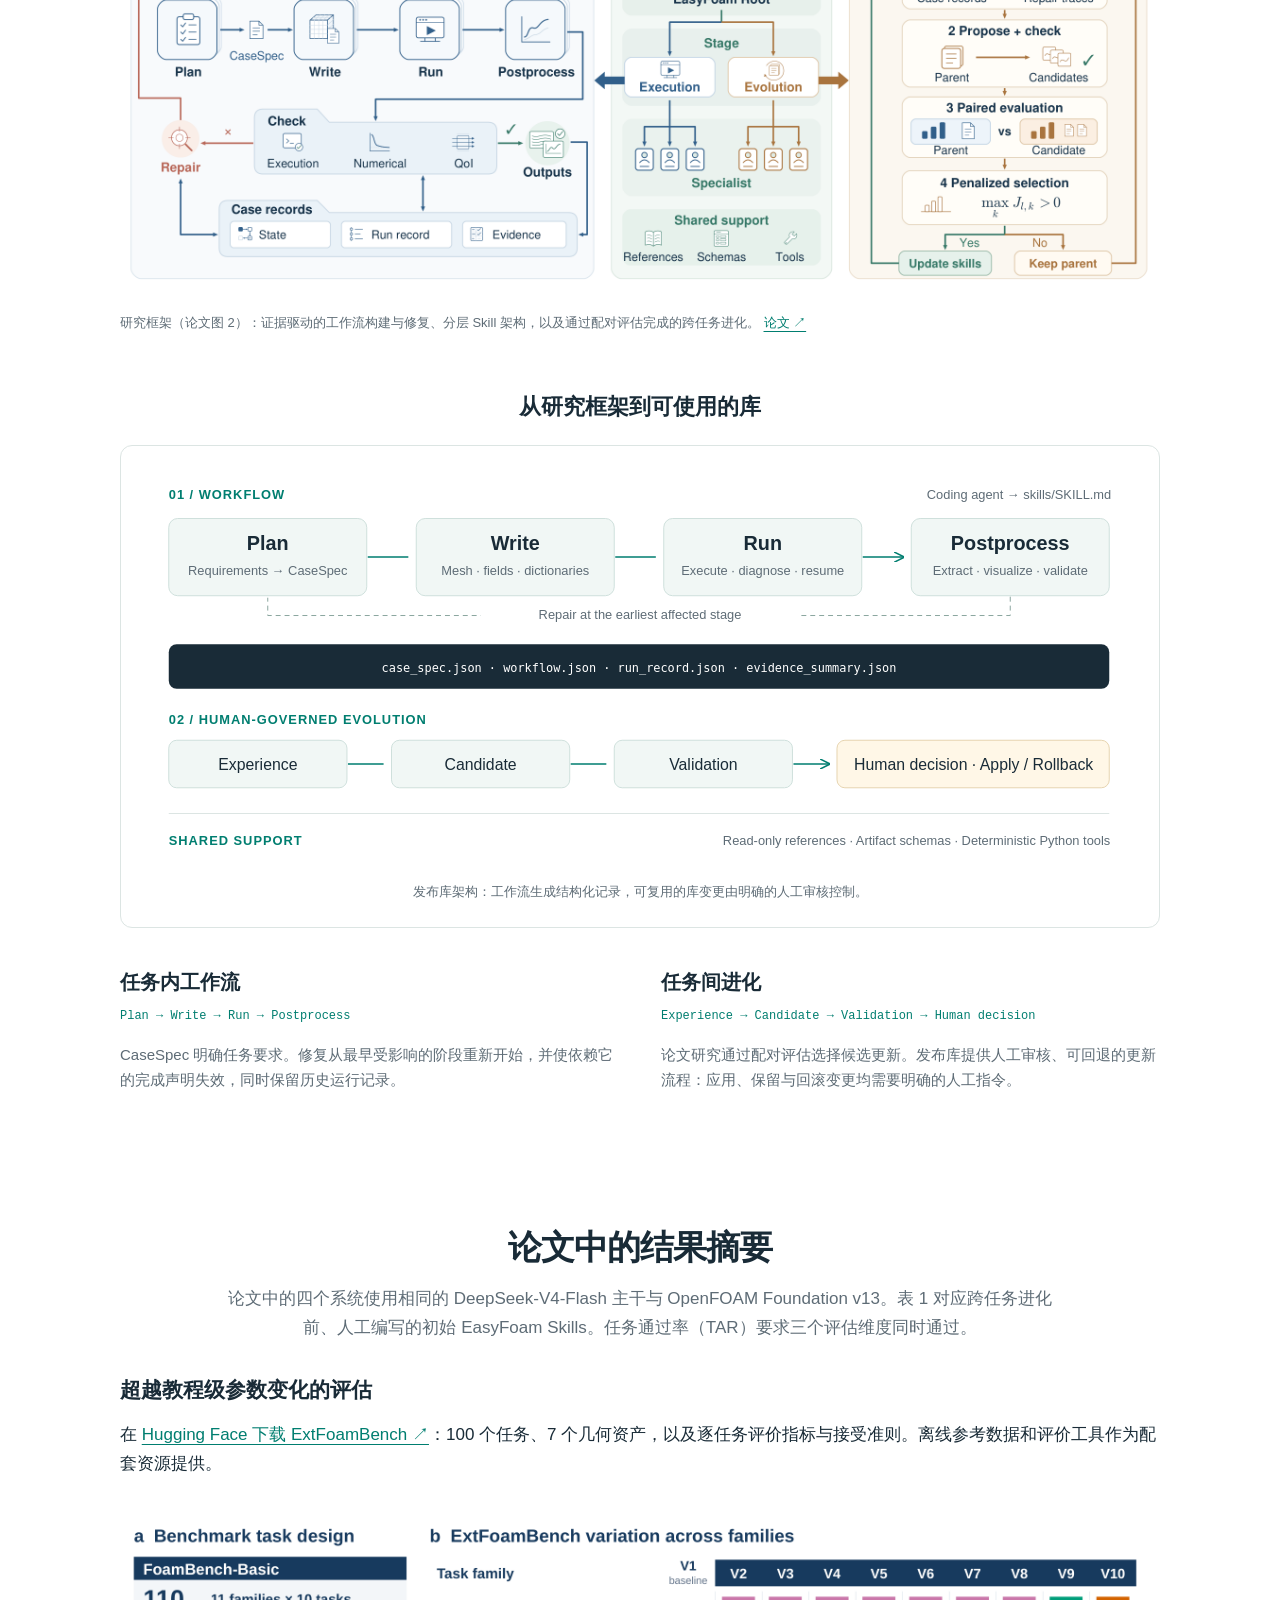
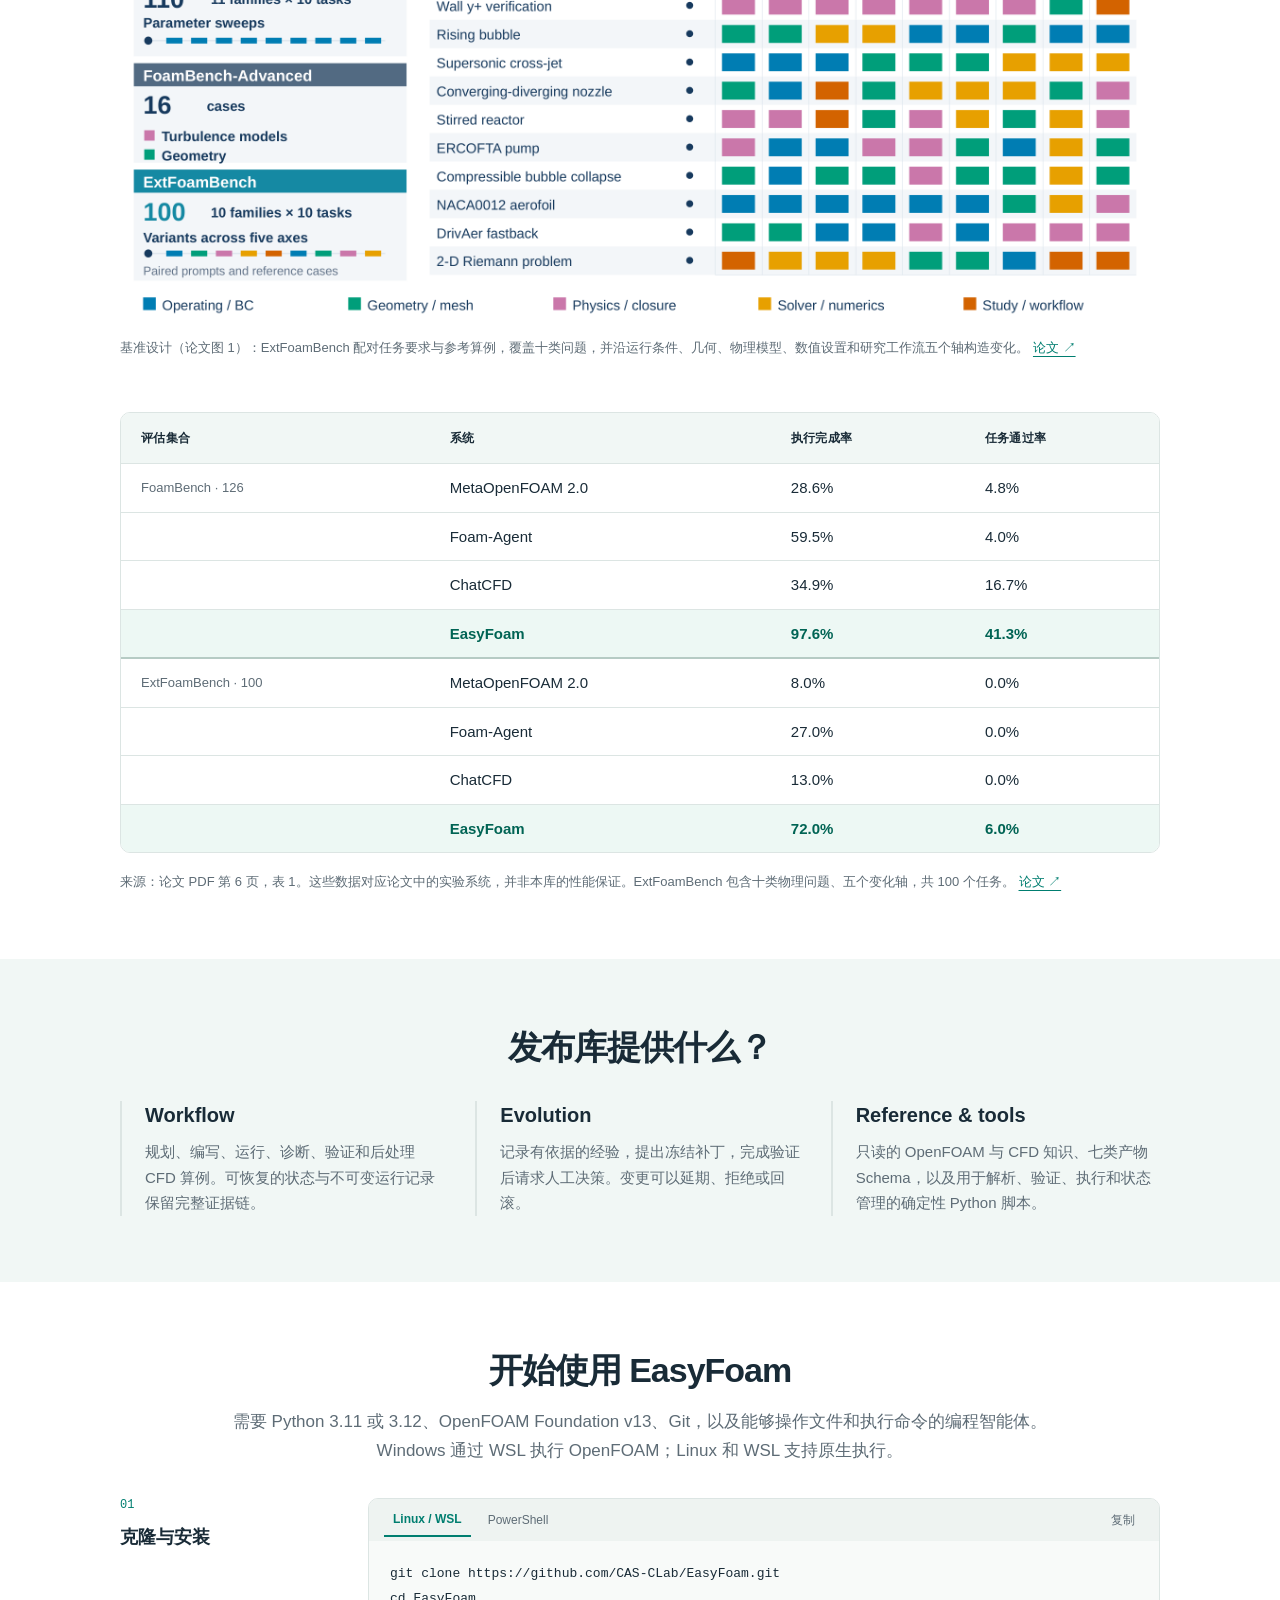
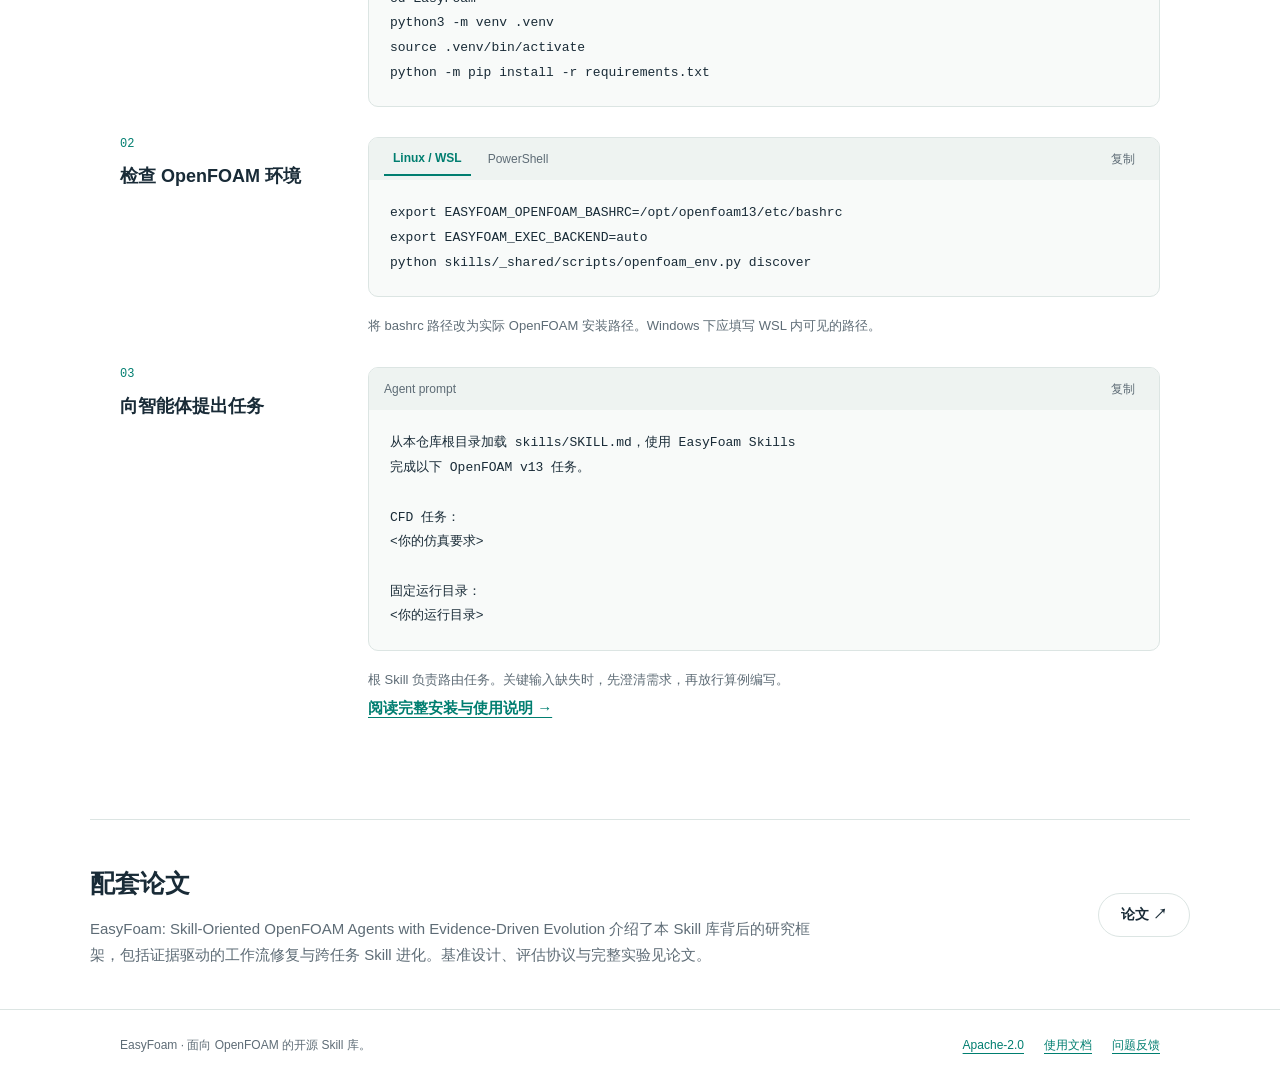
==== commit c29d11f9: "Link ExtFoamBench dataset from bilingual documentation and website" ====
--- a/docs/index_zh.html
+++ b/docs/index_zh.html
@@ -5,11 +5,11 @@
 <nav class="nav" aria-label="主导航"><div class="wrap nav-inner"><a class="brand" href="#content">Easy<span>Foam</span></a><div class="nav-links"><a class="optional" href="#overview">概览</a><a class="optional" href="#method">方法</a><a class="optional" href="#results">研究结果</a><a href="#quick-start">开始使用</a><a class="language" href="./index.html" lang="en">English</a></div></div></nav>
 <main id="content"><header class="hero wrap"><div class="eyebrow">OPENFOAM FOUNDATION V13 · 开源 SKILL 库</div><h1>Easy<span>Foam</span></h1><p class="subtitle">Skill-Oriented OpenFOAM Agents<br>with Evidence-Driven Evolution</p>
 <div class="authors">Peng Yin<sup>1*</sup> &nbsp; Zhiwei Chen<sup>2,1*</sup> &nbsp; Tianyi Liu<sup>3</sup><br>Chen Li<sup>3</sup> &nbsp; Kai Li<sup>1†</sup> &nbsp; Jian Cheng<sup>1†</sup></div><div class="institutions">¹ 中国科学院自动化研究所<br>² 南京大学 &nbsp; ³ 空气动力学国家重点实验室</div><p class="authornote">* 共同第一作者 &nbsp; † 共同通讯作者</p>
-<div class="actions"><a class="button" href="./EasyFoam.pdf"><span aria-hidden="true">↗</span>论文</a><a class="button" href="https://github.com/CAS-CLab/EasyFoam"><span aria-hidden="true">⌘</span>GitHub</a><a class="button light" href="#quick-start">开始使用<span aria-hidden="true">→</span></a></div>
+<div class="actions"><a class="button" href="./EasyFoam.pdf"><span aria-hidden="true">↗</span>论文</a><a class="button" href="https://github.com/CAS-CLab/EasyFoam"><span aria-hidden="true">⌘</span>GitHub</a><a class="button" href="https://huggingface.co/datasets/Eurus132/ExtFoamBench"><span aria-hidden="true">↗</span>数据集</a><a class="button light" href="#quick-start">开始使用<span aria-hidden="true">→</span></a></div>
 <div class="intro"><h2>复用 CFD 知识，以可检查的工作流支撑有证据的判断。</h2><p>EasyFoam 将 OpenFOAM 专业知识组织为模块化 Skill、Reference、Schema 与确定性工具。具备文件和命令执行能力的编程智能体可以据此规划、构建、运行、评估和修复 CFD 工作流。</p></div></header>
 <section class="section tint" id="overview"><div class="wrap"><div class="section-header"><h2>运行完成，还需要证据支持</h2><p>仿真成功结束，并不意味着满足数值或物理要求。配套论文研究这种“可执行性与可接受性之间的差距”，并探索如何让 CFD 知识跨智能体实现复用与改进。</p></div><div class="checks"><article class="check"><span class="number">01</span><h3>执行完成</h3><p>规定的工作流是否成功完成？</p></article><article class="check"><span class="number">02</span><h3>数值合理性</h3><p>解是否满足任务要求的数值检查？</p></article><article class="check"><span class="number">03</span><h3>QoI 满足度</h3><p>关注量是否满足任务的验收标准？</p></article></div><p class="criterion">任务通过需要三个维度同时通过。缺少证据不能判定为通过。</p></div></section>
 <section class="section" id="method"><div class="wrap"><div class="section-header"><h2>双循环，共享证据链</h2><p>任务内，结构化证据指导构建与定向修复；任务间，经验可转化为可复用的 Skill 修订。</p></div><figure class="paper-figure"><div class="figure-scroll"><a href="./static/method-paper.png" aria-label="查看原尺寸图片"><img src="./static/method-paper.png" alt="论文框架：Plan、Write、Run 与 Postprocess 由执行、数值和 QoI 证据评估；Root–Stage–Specialist 架构连接候选提案、配对评估和带回归惩罚的选择。" width="2200" height="832"></a></div><figcaption>研究框架（论文图 2）：证据驱动的工作流构建与修复、分层 Skill 架构，以及通过配对评估完成的跨任务进化。 <a href="./EasyFoam.pdf#page=4">论文 ↗</a></figcaption></figure><h3 class="subheading">从研究框架到可使用的库</h3><figure class="diagram"><div class="diagram-scroll"><img src="./static/architecture.svg" alt="发布库架构：工作流生成结构化记录，可复用的库变更由明确的人工审核控制。" width="1000" height="395"></div><figcaption>发布库架构：工作流生成结构化记录，可复用的库变更由明确的人工审核控制。</figcaption></figure><div class="method-columns"><article class="method-column"><h3>任务内工作流</h3><div class="flow">Plan → Write → Run → Postprocess</div><p>CaseSpec 明确任务要求。修复从最早受影响的阶段重新开始，并使依赖它的完成声明失效，同时保留历史运行记录。</p></article><article class="method-column"><h3>任务间进化</h3><div class="flow">Experience → Candidate → Validation → Human decision</div><p>论文研究通过配对评估选择候选更新。发布库提供人工审核、可回退的更新流程：应用、保留与回滚变更均需要明确的人工指令。</p></article></div></div></section>
-<section class="section" id="results"><div class="wrap"><div class="section-header"><h2>论文中的结果摘要</h2><p>论文中的四个系统使用相同的 DeepSeek-V4-Flash 主干与 OpenFOAM Foundation v13。表 1 对应跨任务进化前、人工编写的初始 EasyFoam Skills。任务通过率（TAR）要求三个评估维度同时通过。</p></div><div class="benchmark-intro"><h3>超越教程级参数变化的评估</h3><figure class="paper-figure benchmark"><div class="figure-scroll"><a href="./static/benchmark-design.png" aria-label="查看原尺寸图片"><img src="./static/benchmark-design.png" alt="FoamBench Basic 包含 110 个任务，Advanced 包含 16 个任务；ExtFoamBench 包含十类物理问题、五个变化轴，共 100 个任务。" width="2200" height="856" loading="lazy"></a></div><figcaption>基准设计（论文图 1）：ExtFoamBench 配对任务要求与参考算例，覆盖十类问题，并沿运行条件、几何、物理模型、数值设置和研究工作流五个轴构造变化。 <a href="./EasyFoam.pdf#page=3">论文 ↗</a></figcaption></figure></div><div class="table-wrap"><table><caption class="sr-only">论文中的结果摘要</caption><thead><tr><th scope="col">评估集合</th><th scope="col">系统</th><th scope="col">执行完成率</th><th scope="col">任务通过率</th></tr></thead><tbody><tr><td class="track">FoamBench · 126</td><th scope="row">MetaOpenFOAM 2.0</th><td>28.6%</td><td>4.8%</td></tr><tr><td class="track"></td><th scope="row">Foam-Agent</th><td>59.5%</td><td>4.0%</td></tr><tr><td class="track"></td><th scope="row">ChatCFD</th><td>34.9%</td><td>16.7%</td></tr><tr class="ours"><td class="track"></td><th scope="row">EasyFoam</th><td>97.6%</td><td>41.3%</td></tr><tr><td class="track">ExtFoamBench · 100</td><th scope="row">MetaOpenFOAM 2.0</th><td>8.0%</td><td>0.0%</td></tr><tr><td class="track"></td><th scope="row">Foam-Agent</th><td>27.0%</td><td>0.0%</td></tr><tr><td class="track"></td><th scope="row">ChatCFD</th><td>13.0%</td><td>0.0%</td></tr><tr class="ours"><td class="track"></td><th scope="row">EasyFoam</th><td>72.0%</td><td>6.0%</td></tr></tbody></table></div><p class="note">来源：论文 PDF 第 6 页，表 1。这些数据对应论文中的实验系统，并非本库的性能保证。ExtFoamBench 包含十类物理问题、五个变化轴，共 100 个任务。 <a href="./EasyFoam.pdf#page=6">论文 ↗</a></p></div></section>
+<section class="section" id="results"><div class="wrap"><div class="section-header"><h2>论文中的结果摘要</h2><p>论文中的四个系统使用相同的 DeepSeek-V4-Flash 主干与 OpenFOAM Foundation v13。表 1 对应跨任务进化前、人工编写的初始 EasyFoam Skills。任务通过率（TAR）要求三个评估维度同时通过。</p></div><div class="benchmark-intro"><h3>超越教程级参数变化的评估</h3><p>在 <a href="https://huggingface.co/datasets/Eurus132/ExtFoamBench">Hugging Face 下载 ExtFoamBench ↗</a>：100 个任务、7 个几何资产，以及逐任务评价指标与接受准则。离线参考数据和评价工具作为配套资源提供。</p><figure class="paper-figure benchmark"><div class="figure-scroll"><a href="./static/benchmark-design.png" aria-label="查看原尺寸图片"><img src="./static/benchmark-design.png" alt="FoamBench Basic 包含 110 个任务，Advanced 包含 16 个任务；ExtFoamBench 包含十类物理问题、五个变化轴，共 100 个任务。" width="2200" height="856" loading="lazy"></a></div><figcaption>基准设计（论文图 1）：ExtFoamBench 配对任务要求与参考算例，覆盖十类问题，并沿运行条件、几何、物理模型、数值设置和研究工作流五个轴构造变化。 <a href="./EasyFoam.pdf#page=3">论文 ↗</a></figcaption></figure></div><div class="table-wrap"><table><caption class="sr-only">论文中的结果摘要</caption><thead><tr><th scope="col">评估集合</th><th scope="col">系统</th><th scope="col">执行完成率</th><th scope="col">任务通过率</th></tr></thead><tbody><tr><td class="track">FoamBench · 126</td><th scope="row">MetaOpenFOAM 2.0</th><td>28.6%</td><td>4.8%</td></tr><tr><td class="track"></td><th scope="row">Foam-Agent</th><td>59.5%</td><td>4.0%</td></tr><tr><td class="track"></td><th scope="row">ChatCFD</th><td>34.9%</td><td>16.7%</td></tr><tr class="ours"><td class="track"></td><th scope="row">EasyFoam</th><td>97.6%</td><td>41.3%</td></tr><tr><td class="track">ExtFoamBench · 100</td><th scope="row">MetaOpenFOAM 2.0</th><td>8.0%</td><td>0.0%</td></tr><tr><td class="track"></td><th scope="row">Foam-Agent</th><td>27.0%</td><td>0.0%</td></tr><tr><td class="track"></td><th scope="row">ChatCFD</th><td>13.0%</td><td>0.0%</td></tr><tr class="ours"><td class="track"></td><th scope="row">EasyFoam</th><td>72.0%</td><td>6.0%</td></tr></tbody></table></div><p class="note">来源：论文 PDF 第 6 页，表 1。这些数据对应论文中的实验系统，并非本库的性能保证。ExtFoamBench 包含十类物理问题、五个变化轴，共 100 个任务。 <a href="./EasyFoam.pdf#page=6">论文 ↗</a></p></div></section>
 <section class="section tint" id="library"><div class="wrap"><div class="section-header"><h2>发布库提供什么？</h2></div><div class="modules"><article class="module"><h3>Workflow</h3><p>规划、编写、运行、诊断、验证和后处理 CFD 算例。可恢复的状态与不可变运行记录保留完整证据链。</p></article><article class="module"><h3>Evolution</h3><p>记录有依据的经验，提出冻结补丁，完成验证后请求人工决策。变更可以延期、拒绝或回滚。</p></article><article class="module"><h3>Reference & tools</h3><p>只读的 OpenFOAM 与 CFD 知识、七类产物 Schema，以及用于解析、验证、执行和状态管理的确定性 Python 脚本。</p></article></div></div></section>
 <section class="section" id="quick-start"><div class="wrap"><div class="section-header"><h2>开始使用 EasyFoam</h2><p>需要 Python 3.11 或 3.12、OpenFOAM Foundation v13、Git，以及能够操作文件和执行命令的编程智能体。Windows 通过 WSL 执行 OpenFOAM；Linux 和 WSL 支持原生执行。</p></div>
 <div class="setup"><div class="step-label"><span>01</span>克隆与安装</div><div><div class="code-panel"><div class="code-toolbar"><div class="tabs" role="tablist" aria-label="克隆与安装"><button class="tab" role="tab" id="tab-1-linux" aria-controls="code-1-linux" aria-selected="true" tabindex="0">Linux / WSL</button><button class="tab" role="tab" id="tab-1-windows" aria-controls="code-1-windows" aria-selected="false" tabindex="-1">PowerShell</button></div><button class="copy" data-label="复制" aria-live="polite">复制</button></div><pre role="tabpanel" id="code-1-linux" aria-labelledby="tab-1-linux" tabindex="0" ><code>git clone https://github.com/CAS-CLab/EasyFoam.git
